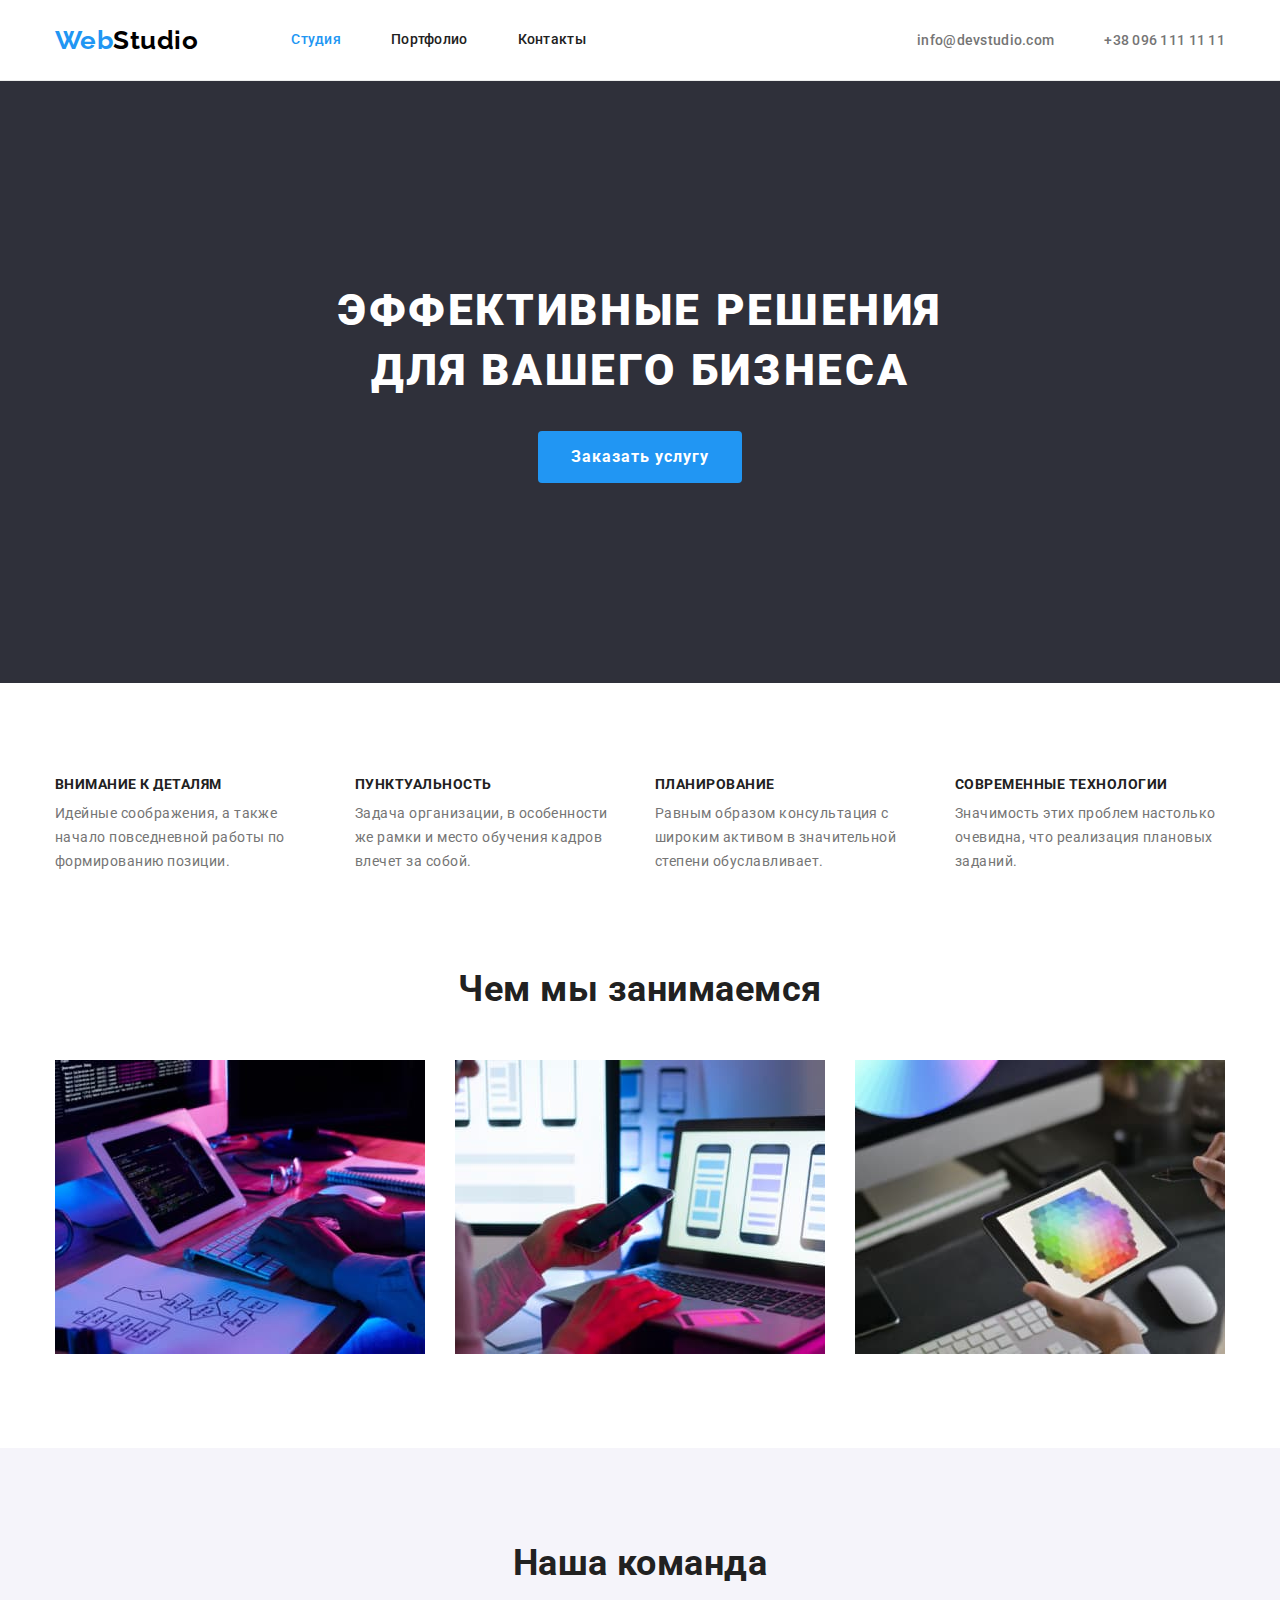
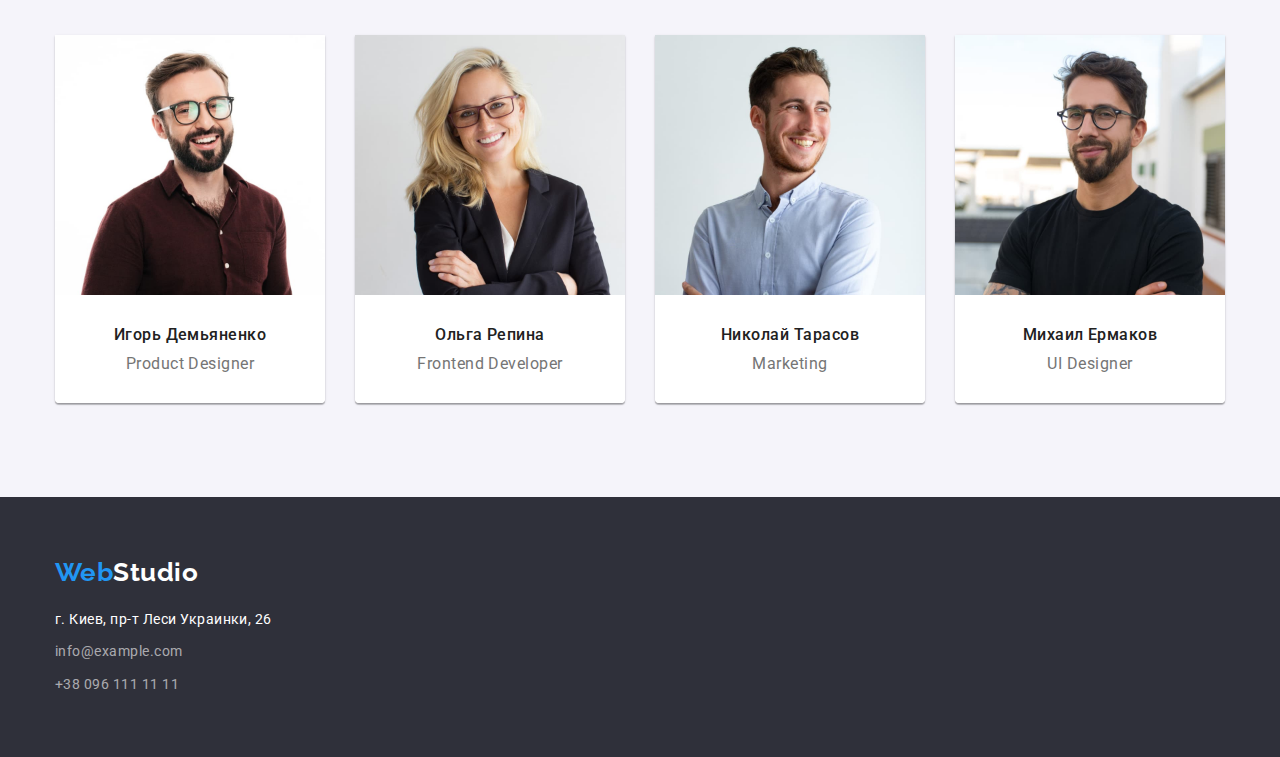
==== index.html @ d7df7860 "копирует все с дз3" ====
<!DOCTYPE html>
<html lang="ru">
  <head>
    <meta charset="UTF-8" />
    <meta http-equiv="X-UA-Compatible" content="IE=edge" />
    <meta name="viewport" content="width=device-width, initial-scale=1.0" />
    <title>Студия</title>
    <link rel="preconnect" href="https://fonts.googleapis.com" />
    <link rel="preconnect" href="https://fonts.gstatic.com" crossorigin />
    <link
      href="https://fonts.googleapis.com/css2?family=Raleway:wght@700&family=Roboto:wght@400;500;700;900&display=swap"
      rel="stylesheet"
    />
    <link
      rel="stylesheet"
      href="https://cdnjs.cloudflare.com/ajax/libs/modern-normalize/1.1.0/modern-normalize.min.css"
    />
    <link rel="stylesheet" href="./css/styles.css" />
  </head>
  <body>
    <!--Header-->
    <header class="page-header">
      <div class="container header">
        <nav class="site-nav">
          <a href="./index.html" class="logo-header"><span class="logo-web">Web</span>Studio</a>
          <ul class="header-nav list">
            <li class="item"><a href="./index.html" class="link current">Студия</a></li>
            <li class="item"><a href="./portfolio.html" class="link">Портфолио</a></li>
            <li class="item"><a href="" class="link">Контакты</a></li>
          </ul>
        </nav>

        <ul class="header-conn list">
          <li class="item">
            <a href="mailto:info@devstudio.com" class="link">info@devstudio.com</a>
          </li>
          <li class="item"><a href="tel:+380961111111" class="link">+38 096 111 11 11</a></li>
        </ul>
      </div>
    </header>

    <main class="page-main">
      <!--Hero-->
      <section class="hero">
        <div class="container">
          <h1 class="hero-title">
            Эффективные решения <br />
            для вашего бизнеса
          </h1>
          <button type="button" class="hero-button">Заказать услугу</button>
        </div>
      </section>

      <!--Features-->
      <section class="section features no-padding">
        <div class="container">
          <h2 class="invisible">Наши особенности</h2>
          <ul class="list features-display">
            <li class="item">
              <h3 class="features-title">Внимание к деталям</h3>
              <p class="features-text">
                Идейные соображения, а также начало повседневной работы по формированию позиции.
              </p>
            </li>
            <li class="item">
              <h3 class="features-title">Пунктуальность</h3>
              <p class="features-text">
                Задача организации, в особенности же рамки и место обучения кадров влечет за собой.
              </p>
            </li>
            <li class="item">
              <h3 class="features-title">Планирование</h3>
              <p class="features-text">
                Равным образом консультация с широким активом в значительной степени обуславливает.
              </p>
            </li>
            <li class="item">
              <h3 class="features-title">Современные технологии</h3>
              <p class="features-text">
                Значимость этих проблем настолько очевидна, что реализация плановых заданий.
              </p>
            </li>
          </ul>
        </div>
      </section>

      <!--What are we doing-->
      <section class="section">
        <div class="container">
          <h2 class="working-direction">Чем мы занимаемся</h2>
          <ul class="list we-doing">
            <li><img src="./images/box1.jpg" alt="Разработка сайта" width="370" height="294" /></li>
            <li><img src="./images/box2.jpg" alt="Стиль сайта" width="370" height="294" /></li>
            <li><img src="./images/box3.jpg" alt="Дизайн сайта" width="370" height="294" /></li>
          </ul>
        </div>
      </section>

      <!--Team-->
      <section class="section our-team">
        <div class="container">
          <h2 class="team-title">Наша команда</h2>
          <ul class="list team">
            <li>
              <div class="card-person">
                <div class="foto-person">
                  <img
                    src="./images/person1.jpg"
                    alt="Игорь Демьяненко"
                    width="270"
                    height="260"
                    class="team-foto"
                  />
                </div>
                <div class="card-person-content">
                  <h3 class="team-name">Игорь Демьяненко</h3>
                  <p class="team-speciality">Product Designer</p>
                </div>
              </div>
            </li>

            <li>
              <div class="card-person">
                <div class="foto-person">
                  <img
                    src="./images/person2.jpg"
                    alt="Ольга Репина"
                    width="270"
                    height="260"
                    class="team-foto"
                  />
                </div>
                <div class="card-person-content">
                  <h3 class="team-name">Ольга Репина</h3>
                  <p class="team-speciality">Frontend Developer</p>
                </div>
              </div>
            </li>

            <li>
              <div class="card-person">
                <div class="foto-person">
                  <img
                    src="./images/person3.jpg"
                    alt="Николай Тарасов"
                    width="270"
                    height="260"
                    class="team-foto"
                  />
                </div>
                <div class="card-person-content">
                  <h3 class="team-name">Николай Тарасов</h3>
                  <p class="team-speciality">Marketing</p>
                </div>
              </div>
            </li>

            <li>
              <div class="card-person">
                <div class="foto-person">
                  <img
                    src="./images/person4.jpg"
                    alt="Михаил Ермаков"
                    width="270"
                    height="260"
                    class="team-foto"
                  />
                </div>
                <div class="card-person-content">
                  <h3 class="team-name">Михаил Ермаков</h3>
                  <p class="team-speciality">UI Designer</p>
                </div>
              </div>
            </li>
          </ul>
        </div>
      </section>
    </main>

    <!--Footer-->
    <footer class="page-footer">
      <div class="container footer">
        <a href="./index.html" class="logo-footer"> <span class="logo-web">Web</span>Studio</a>
        <address class="address">г. Киев, пр-т Леси Украинки, 26</address>
        <ul class="footer-conn list">
          <li class="item">
            <a href="mailto:info@example.com" class="link">info@example.com</a>
          </li>
          <li class="item"><a href="tel:+380961111111" class="link">+38 096 111 11 11</a></li>
        </ul>
      </div>
    </footer>
  </body>
</html>
---- css/styles.css ----
/* фон: #FFFFFF */
/* вторичный фон: #F5F4FA */
/* footer color: #2F303A */
/* акцент: #2196F3 */
/* первичный цвет текста: #757575 */
/* вторичный цвет текста: #212121 */
:root {
  --primary-color-text: #757575;
  --secondary-color-text: #212121;
  --accent: #2196f3;
  --white-color: #ffffff;
  --secondary-background-color: #f5f4fa;

  --card-set-gap: 30px;
}

body {
  background-color: var(--primary-background-color);
  color: var(--primary-color-text);

  font-family: 'Roboto', sans-serif;
  letter-spacing: 0.03em;
}

h1,
h2,
h3,
h4,
h5,
h6,
p {
  margin: 0;
  padding: 0;
}

img {
  display: block;
  max-width: 100%;
}

/* list */
.list {
  list-style: none;
  padding: 0;
  margin: 0;
}

.container {
  width: 1200px;
  /* outline: 2px solid #000000; */
  margin-left: auto;
  margin-right: auto;
  padding: 0 15px;
}

.section {
  padding-top: 94px;
  padding-bottom: 94px;
}

.section.no-padding {
  padding-bottom: 0;
}

.invisible {
  color: transparent;
  font-size: 0;
}

/* Header */
.page-header {
  border-bottom: 1px solid #ececec;
}

.header,
.site-nav {
  display: flex;
  align-items: center;
}

.header-nav {
  display: flex;
}

.header-nav .link {
  display: block;
  padding-top: 32px;
  padding-bottom: 32px;

  color: var(--secondary-color-text);
  text-decoration: none;

  font-weight: 500;
  font-size: 14px;
  line-height: 1.14;
  letter-spacing: 0.02em;
}

.header-nav .link:hover,
.header-nav .link:focus {
  color: var(--accent);
}

.header-nav .link.current {
  color: var(--accent);
}

.site-nav {
  display: flex;
}

.header-conn {
  display: flex;
  margin-left: auto;
}

.header-conn .item + .item {
  margin-left: 50px;
}

.header-conn .link {
  color: inherit;
  text-decoration: none;

  font-weight: 500;
  font-size: 14px;
  line-height: 1.14;
  letter-spacing: 0.02em;
}

.header-conn .link:hover,
.header-conn .link:focus {
  color: var(--accent);
}

.header-nav .item:not(:last-child) {
  margin-right: 50px;
}

/* header logo */
.logo-header {
  margin-right: 93px;

  color: #000000;
  text-decoration: none;

  font-family: 'Raleway', sans-serif;
  font-weight: 700;
  font-size: 26px;
  line-height: 1.19;
}

.logo-web {
  color: var(--accent);
}

/* footer */
.page-footer {
  background-color: #2f303a;
  padding-top: 60px;
  padding-bottom: 60px;
}

.logo-footer {
  display: inline-block;
  margin-bottom: 20px;

  color: var(--white-color);
  text-decoration: none;

  font-family: 'Raleway', sans-serif;
  font-weight: 700;
  font-size: 26px;
  line-height: 1.19;
}

.footer-conn .link {
  color: rgba(255, 255, 255, 0.6);
  text-decoration: none;

  font-size: 14px;
  line-height: 1.71;
}

.footer-conn .link:hover,
.footer-conn .link:focus {
  color: var(--accent);
}

.address {
  margin-bottom: 9px;

  color: var(--white-color);

  font-style: normal;
  font-size: 14px;
  line-height: 1.71;
}

.footer-conn .item:not(:last-child) {
  margin-bottom: 9px;
}

/* hero */
.hero {
  background-color: #2f303a;
  text-align: center;
  padding-top: 200px;
  padding-bottom: 200px;
}

.hero-title {
  margin-bottom: 30px;

  color: var(--white-color);
  font-weight: 900;
  font-size: 44px;
  line-height: 1.36;

  letter-spacing: 0.06em;
  text-transform: uppercase;
}

.hero-button {
  padding: 10px 32px;
  border-radius: 4px;
  min-width: 200px;

  color: var(--white-color);
  background-color: var(--accent);
  border: 1px solid transparent;
  cursor: pointer;

  font-family: inherit;
  font-weight: 700;
  font-size: 16px;
  line-height: 1.87;
  letter-spacing: 0.06em;
}

.hero-button:hover,
.hero-button:focus {
  color: var(--white-color);
  background-color: #188ce8;
}

/* Features */
.features-display {
  display: flex;
  justify-content: space-between;
}

.features-display .item {
  width: 270px;
}

.features-title {
  margin-bottom: 10px;

  color: var(--secondary-color-text);

  font-size: 14px;
  line-height: 1.14;
  text-transform: uppercase;
}

.features-text {
  font-size: 14px;
  line-height: 1.71;
}

/* What are we doing */

.we-doing {
  display: flex;
  justify-content: space-between;
}

.working-direction {
  margin-bottom: 50px;

  color: var(--secondary-color-text);

  font-size: 36px;
  line-height: 1.17;
  text-align: center;
}

/* Team */
.team {
  display: flex;
  justify-content: space-between;
}

.our-team {
  background-color: var(--secondary-background-color);
}

.team-title {
  margin-bottom: 50px;

  color: var(--secondary-color-text);

  font-size: 36px;
  line-height: 1.17;
  text-align: center;
}

.team-name {
  margin-bottom: 10px;

  color: var(--secondary-color-text);

  font-weight: 500;
  font-size: 16px;
  line-height: 1.19;
  text-align: center;
}

.team-speciality {
  font-size: 16px;
  line-height: 1.19;
  text-align: center;
}

.card-person-content {
  padding-top: 30px;
  padding-bottom: 30px;
  background-color: var(--white-color);
}

.card-person {
  box-shadow: 0px 1px 3px rgba(0, 0, 0, 0.12), 0px 1px 1px rgba(0, 0, 0, 0.14),
    0px 2px 1px rgba(0, 0, 0, 0.2);
  border-radius: 0px 0px 4px 4px;
  overflow: hidden;
}

/* page portfolio */
.buttons-portfolio {
  display: flex;
  justify-content: center;
}

.buttons-portfolio .item:not(:last-child) {
  margin-right: 8px;
}

.buttons-portfolio .filter {
  padding: 6px 22px;
  border: 1px solid transparent;
  border-radius: 4px;

  background-color: var(--secondary-background-color);
  color: var(--secondary-color-text);
  cursor: pointer;

  font-family: inherit;
  font-weight: 500;
  font-size: 16px;
  line-height: 1.62;
  text-align: center;
}

.buttons-portfolio .filter:hover,
.buttons-portfolio .filter:focus {
  border: 1px solid transparent;

  background-color: var(--accent);
  color: var(--white-color);
  box-shadow: 0px 3px 1px rgba(0, 0, 0, 0.1), 0px 1px 2px rgba(0, 0, 0, 0.08),
    0px 2px 2px rgba(0, 0, 0, 0.12);
}

.buttons-portfolio {
  margin-bottom: 50px;
}

/* Products */
.products {
  display: flex;
  flex-wrap: wrap;
  margin-left: calc(-1 * var(--card-set-gap));
  margin-top: calc(-1 * var(--card-set-gap));
}

.products .item {
  flex-basis: calc(100% / 3 - var(--card-set-gap));
  margin-left: var(--card-set-gap);
  margin-top: var(--card-set-gap);
}

.products-title {
  margin-bottom: 4px;

  color: var(--secondary-color-text);

  font-size: 18px;
  line-height: 2;
  letter-spacing: 0.06em;
}

.products-type {
  font-size: 16px;
  line-height: 1.87;
}

.card-content {
  padding: 20px 24px;
  border: 1px solid #eeeeee;
  border-top: 1px solid transparent;
}
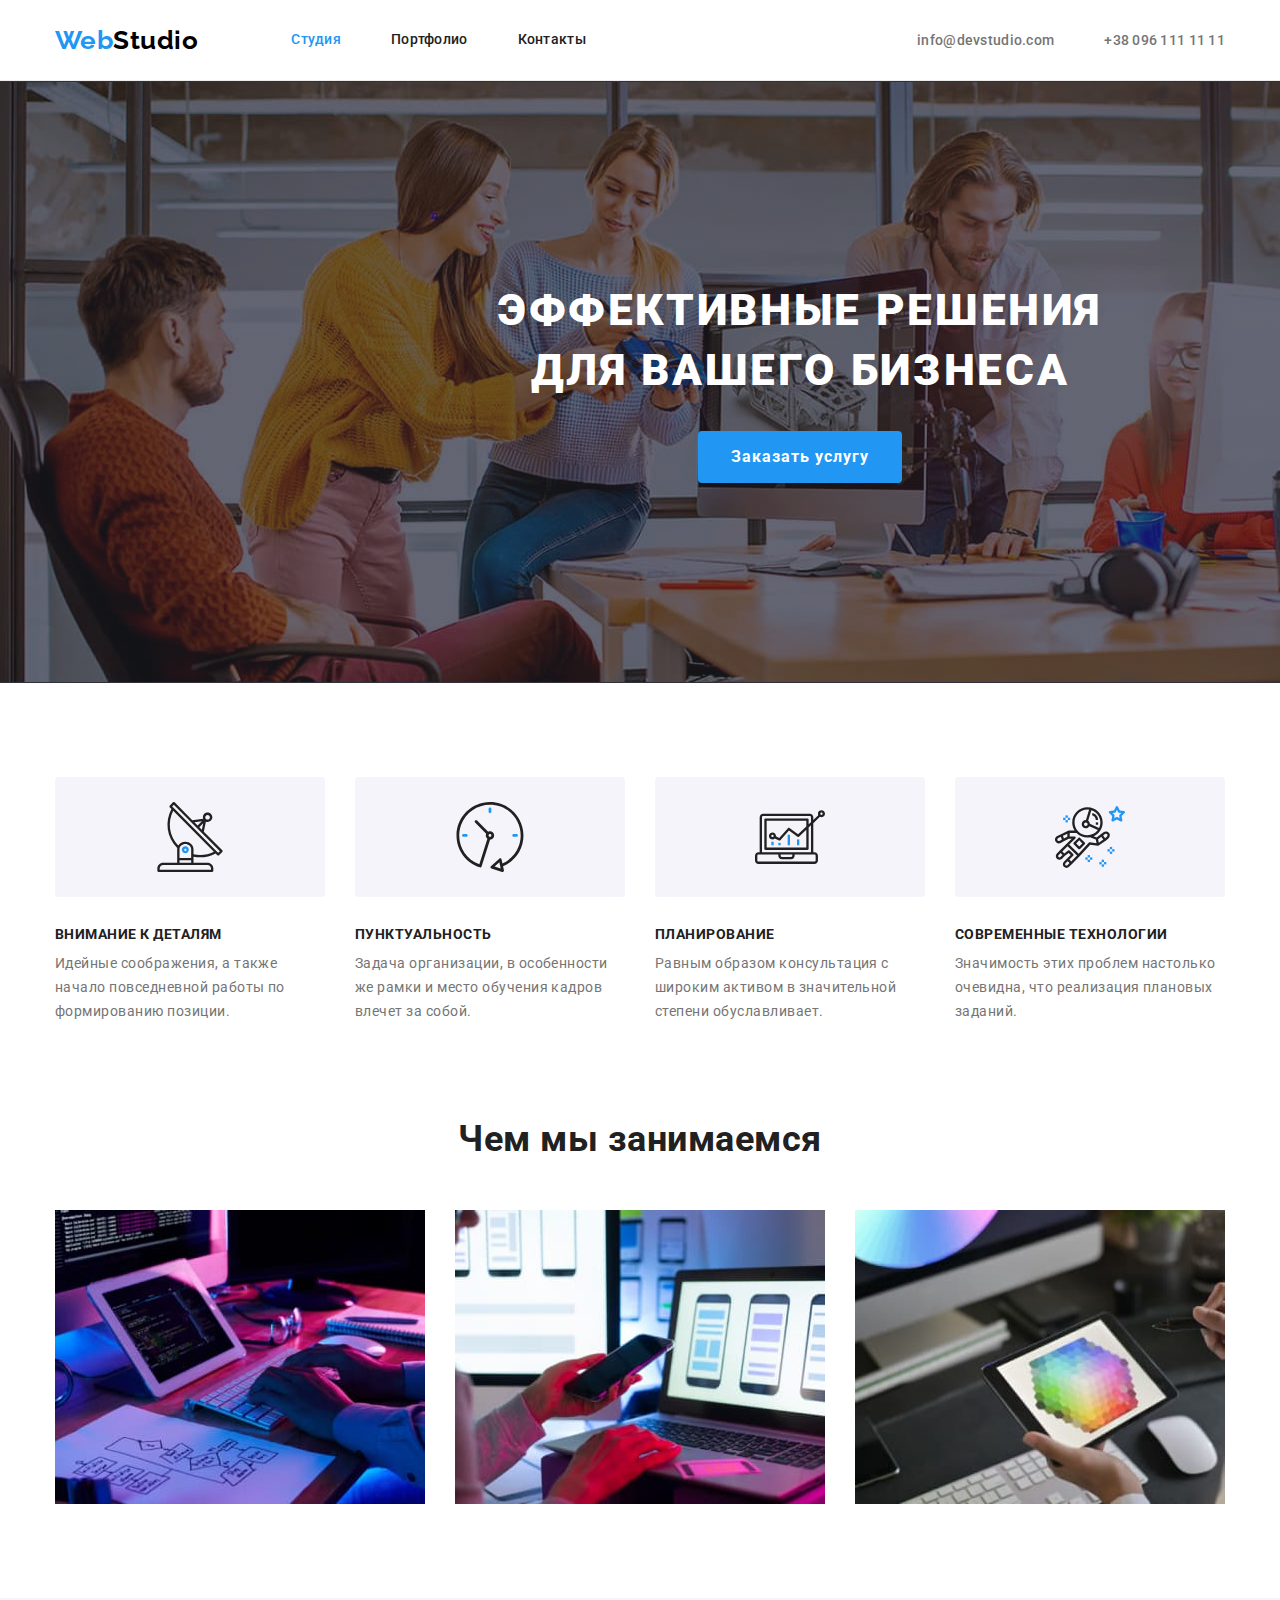
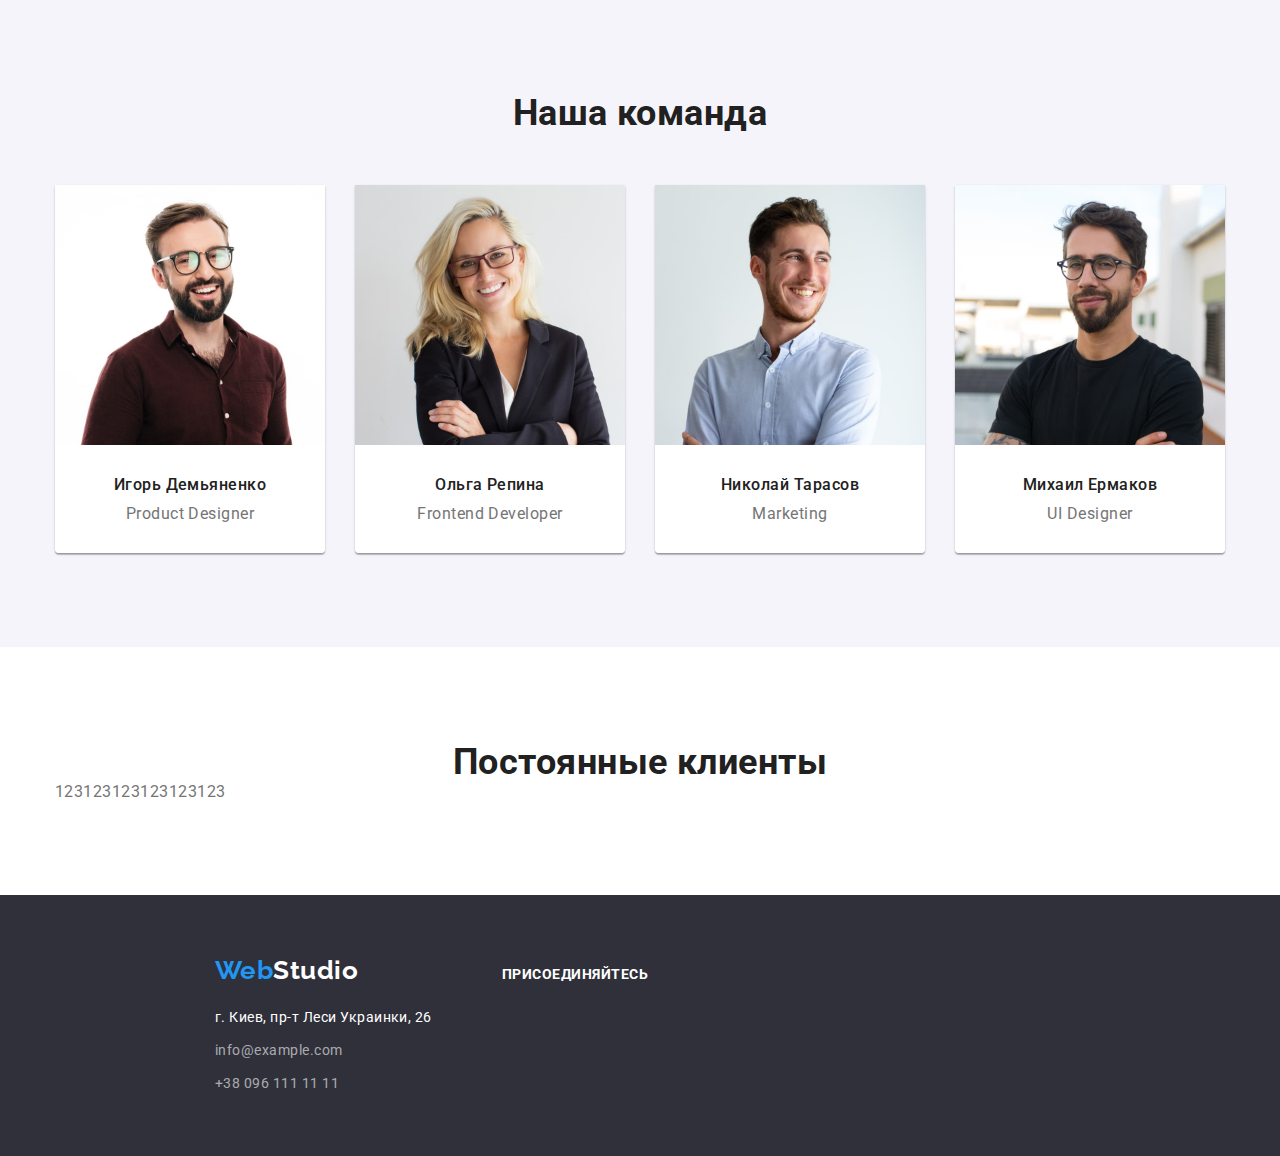
==== commit 78e7c211: "Добавляет в футер и в постоянные клиенты" ====
--- a/index.html
+++ b/index.html
@@ -175,19 +175,45 @@
           </ul>
         </div>
       </section>
+
+      <!-- clients -->
+      <section class="section">
+        <div class="container">
+          <h2 class="clients-title">Постоянные клиенты</h2>
+          <ul class="list clients-list">
+            <li class="item">123</li>
+            <li class="item">123</li>
+            <li class="item">123</li>
+            <li class="item">123</li>
+            <li class="item">123</li>
+            <li class="item">123</li>
+          </ul>
+        </div>
+      </section>
     </main>
 
     <!--Footer-->
     <footer class="page-footer">
       <div class="container footer">
-        <a href="./index.html" class="logo-footer"> <span class="logo-web">Web</span>Studio</a>
-        <address class="address">г. Киев, пр-т Леси Украинки, 26</address>
-        <ul class="footer-conn list">
-          <li class="item">
-            <a href="mailto:info@example.com" class="link">info@example.com</a>
-          </li>
-          <li class="item"><a href="tel:+380961111111" class="link">+38 096 111 11 11</a></li>
-        </ul>
+        <div class="footer-left">
+          <a href="./index.html" class="logo-footer"> <span class="logo-web">Web</span>Studio</a>
+          <address class="address">г. Киев, пр-т Леси Украинки, 26</address>
+          <ul class="footer-conn list">
+            <li class="item">
+              <a href="mailto:info@example.com" class="link">info@example.com</a>
+            </li>
+            <li class="item"><a href="tel:+380961111111" class="link">+38 096 111 11 11</a></li>
+          </ul>
+        </div>
+        <div class="footer-social">
+          <p class="social-text">присоединяйтесь</p>
+          <ul class="list">
+            <li class="item-footer"></li>
+            <li class="item-footer"></li>
+            <li class="item-footer"></li>
+            <li class="item-footer"></li>
+          </ul>
+        </div>
       </div>
     </footer>
   </body>
--- a/css/styles.css
+++ b/css/styles.css
@@ -156,6 +156,7 @@
 
 /* footer */
 .page-footer {
+  min-width: 1600px;
   background-color: #2f303a;
   padding-top: 60px;
   padding-bottom: 60px;
@@ -201,10 +202,46 @@
   margin-bottom: 9px;
 }
 
+.footer-social {
+  padding-top: 12px;
+}
+
+.social-text {
+  display: block;
+  color: var(--white-color);
+
+  margin-bottom: 20px;
+
+  font-weight: 700;
+  font-size: 14px;
+  line-height: 1.14;
+  text-transform: uppercase;
+}
+
+.footer-left {
+  margin-right: 70px;
+}
+
+.footer {
+  display: flex;
+}
+
+.footer-social .list {
+  display: flex;
+}
+
 /* hero */
 .hero {
   background-color: #2f303a;
-  text-align: center;
+  min-width: 1600px;
+  min-height: 600px;
+  background-image: linear-gradient(to right, rgba(47, 48, 58, 0.4), rgba(47, 48, 58, 0.4)),
+    url(../images/background.jpg);
+  text-align: center;
+  background-repeat: no-repeat;
+  background-position: center;
+  background-size: contain;
+
   padding-top: 200px;
   padding-bottom: 200px;
 }
@@ -247,11 +284,41 @@
 /* Features */
 .features-display {
   display: flex;
-  justify-content: space-between;
 }
 
 .features-display .item {
   width: 270px;
+}
+
+.features-display .item:not(:last-child) {
+  margin-right: 30px;
+}
+
+.features-display .item::before {
+  content: '';
+  display: block;
+  height: 120px;
+  background-repeat: no-repeat;
+  background-position: center;
+  background-color: #f5f4fa;
+  border-radius: 4px;
+  margin-bottom: 30px;
+}
+
+.features-display .item:nth-child(1)::before {
+  background-image: url(../images/antenna.svg);
+}
+
+.features-display .item:nth-child(2)::before {
+  background-image: url(../images/clock.svg);
+}
+
+.features-display .item:nth-child(3)::before {
+  background-image: url(../images/diagram.svg);
+}
+
+.features-display .item:nth-child(4)::before {
+  background-image: url(../images/astronaut.svg);
 }
 
 .features-title {
@@ -336,6 +403,20 @@
   overflow: hidden;
 }
 
+/* clients */
+.clients-title {
+  font-family: Roboto;
+  font-weight: 700;
+  font-size: 36px;
+  line-height: 1.17;
+  text-align: center;
+  color: var(--secondary-color-text);
+}
+
+.clients-list {
+  display: flex;
+}
+
 /* page portfolio */
 .buttons-portfolio {
   display: flex;
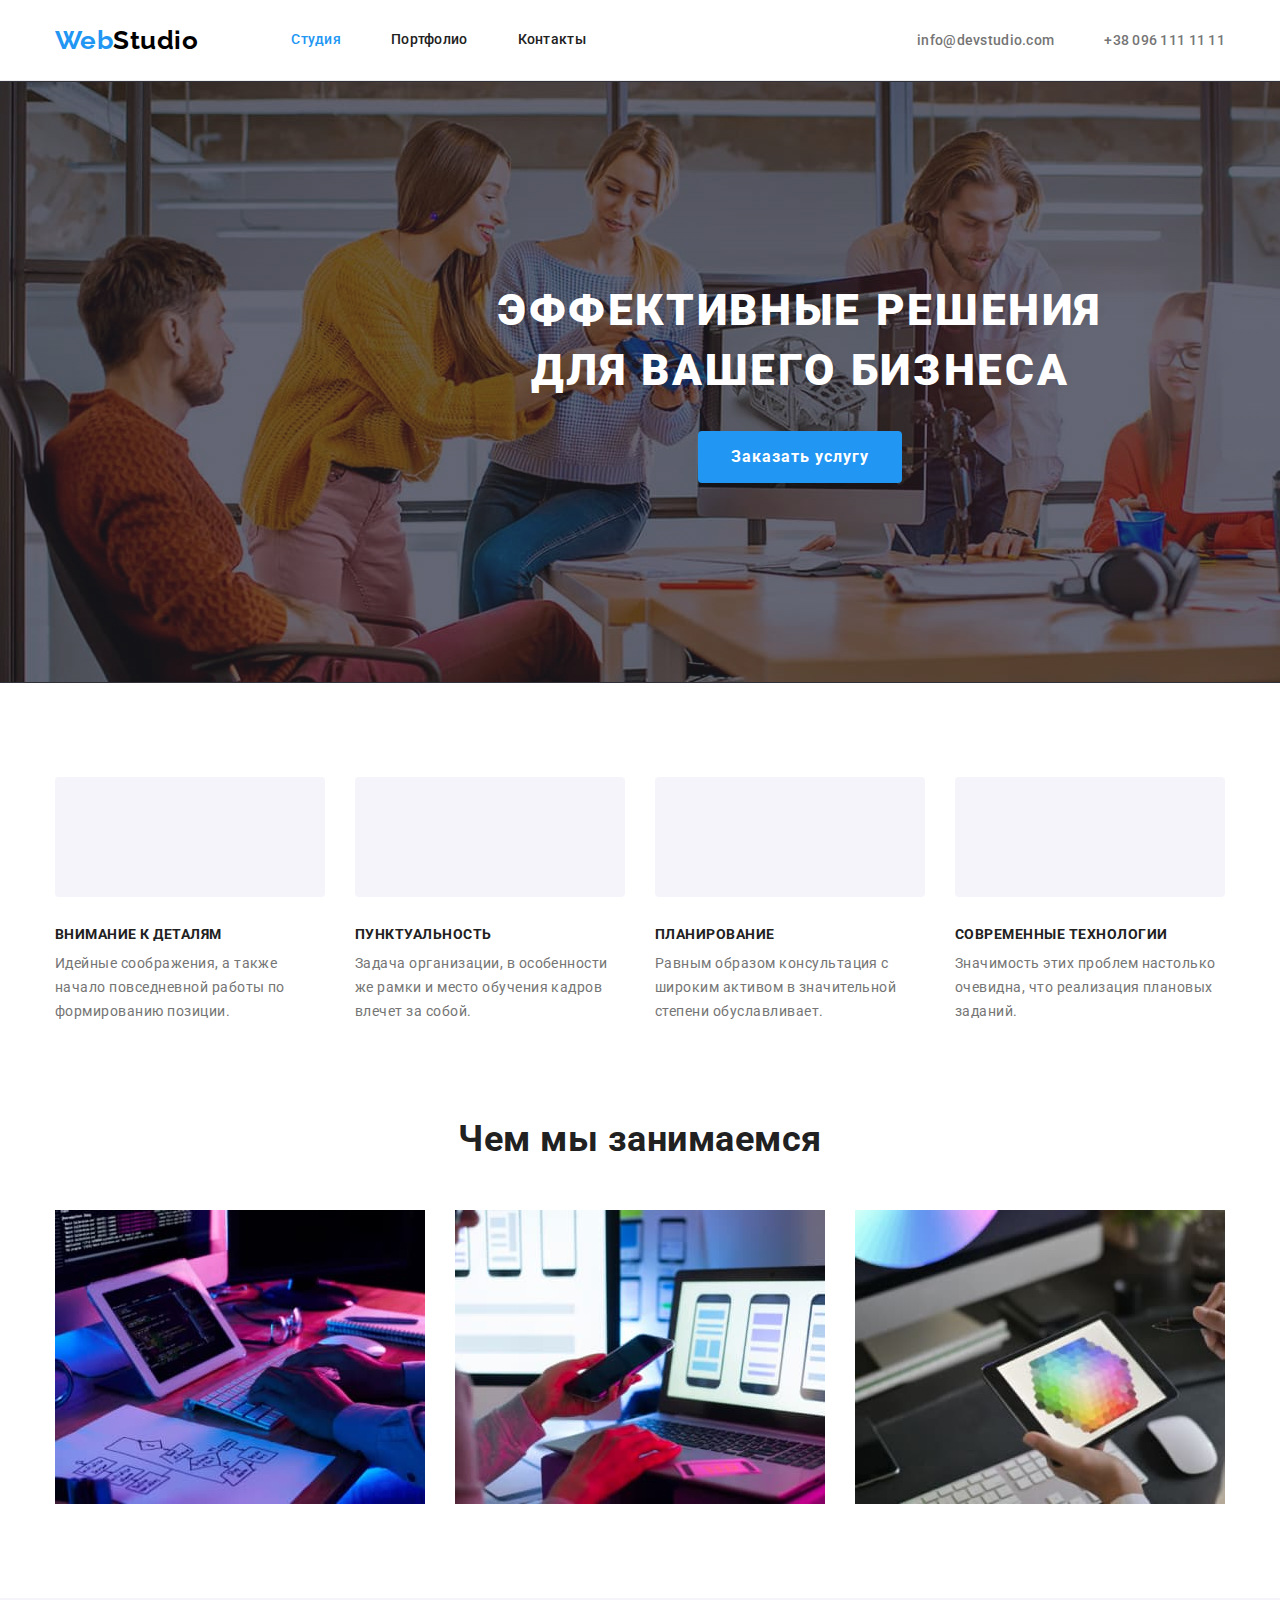
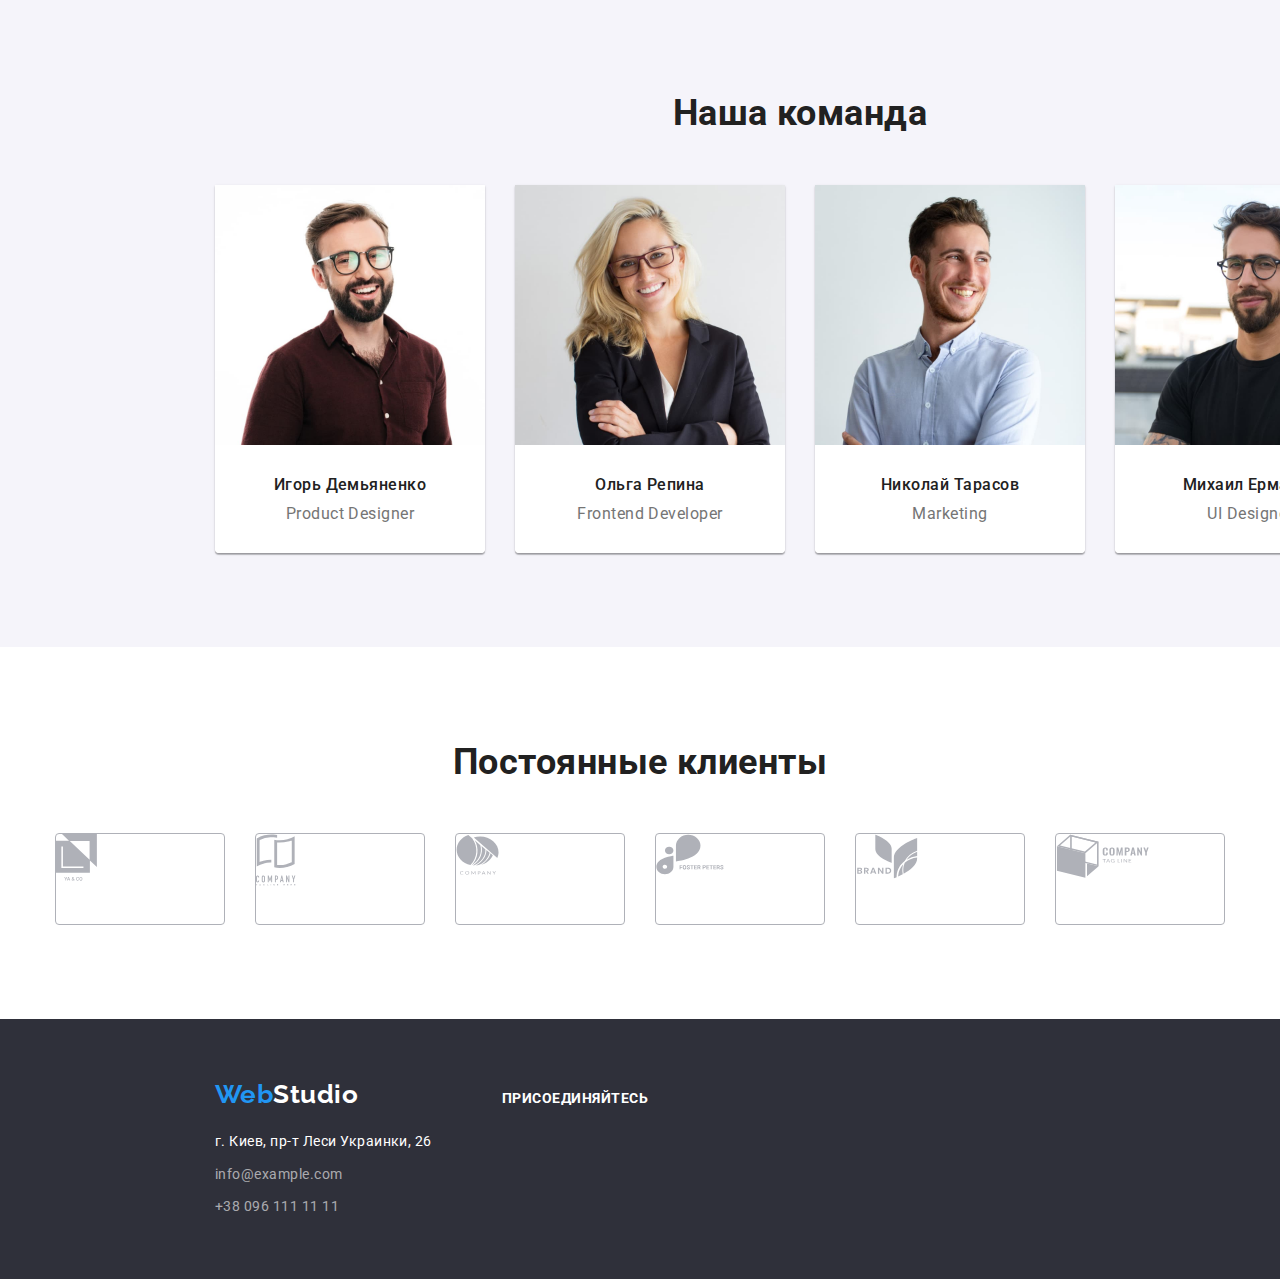
==== commit 5b570355: "Делает спрайт и пытается с ним работать" ====
--- a/index.html
+++ b/index.html
@@ -181,12 +181,53 @@
         <div class="container">
           <h2 class="clients-title">Постоянные клиенты</h2>
           <ul class="list clients-list">
-            <li class="item">123</li>
-            <li class="item">123</li>
-            <li class="item">123</li>
-            <li class="item">123</li>
-            <li class="item">123</li>
-            <li class="item">123</li>
+            <li class="item">
+              <a href="" class="link-client">
+                <svg class="clients-icon" width="41" height="47">
+                  <use href="./images/sprites.svg#icon-client1"></use>
+                </svg>
+              </a>
+            </li>
+
+            <li class="item">
+              <a href="" class="link-client">
+                <svg class="clients-icon" width="40" height="52">
+                  <use href="./images/sprites.svg#icon-client2"></use>
+                </svg>
+              </a>
+            </li>
+
+            <li class="item">
+              <a href="" class="link-client">
+                <svg class="clients-icon" width="43" height="41">
+                  <use href="./images/sprites.svg#icon-client3"></use>
+                </svg>
+              </a>
+            </li>
+
+            <li class="item">
+              <a href="" class="link-client">
+                <svg class="clients-icon" width="84" height="41">
+                  <use href="./images/sprites.svg#icon-client4"></use>
+                </svg>
+              </a>
+            </li>
+
+            <li class="item">
+              <a href="" class="link-client">
+                <svg class="clients-icon" width="63" height="45">
+                  <use href="./images/sprites.svg#icon-client5"></use>
+                </svg>
+              </a>
+            </li>
+
+            <li class="item">
+              <a href="" class="link-client">
+                <svg class="clients-icon" width="94" height="44">
+                  <use href="./images/sprites.svg#icon-client6"></use>
+                </svg>
+              </a>
+            </li>
           </ul>
         </div>
       </section>
--- a/css/styles.css
+++ b/css/styles.css
@@ -306,7 +306,7 @@
 }
 
 .features-display .item:nth-child(1)::before {
-  background-image: url(../images/antenna.svg);
+  background-image: url(../images/sprites.svg#icon-antenna);
 }
 
 .features-display .item:nth-child(2)::before {
@@ -360,6 +360,7 @@
 }
 
 .our-team {
+  min-width: 1600px;
   background-color: var(--secondary-background-color);
 }
 
@@ -411,10 +412,38 @@
   line-height: 1.17;
   text-align: center;
   color: var(--secondary-color-text);
+
+  margin-bottom: 50px;
 }
 
 .clients-list {
   display: flex;
+}
+
+.clients-icon {
+  fill: #afb1b8;
+}
+
+.clients-icon:hover,
+.clients-icon:focus {
+  fill: #2196f3;
+}
+
+.link-client {
+  display: block;
+  border: 1px solid #afb1b8;
+  border-radius: 4px;
+  width: 170px;
+  height: 92px;
+}
+
+.link-client:hover,
+.link-client:focus {
+  border: 1px solid #2196f3;
+}
+
+.clients-list .item:not(:last-child) {
+  margin-right: 30px;
 }
 
 /* page portfolio */
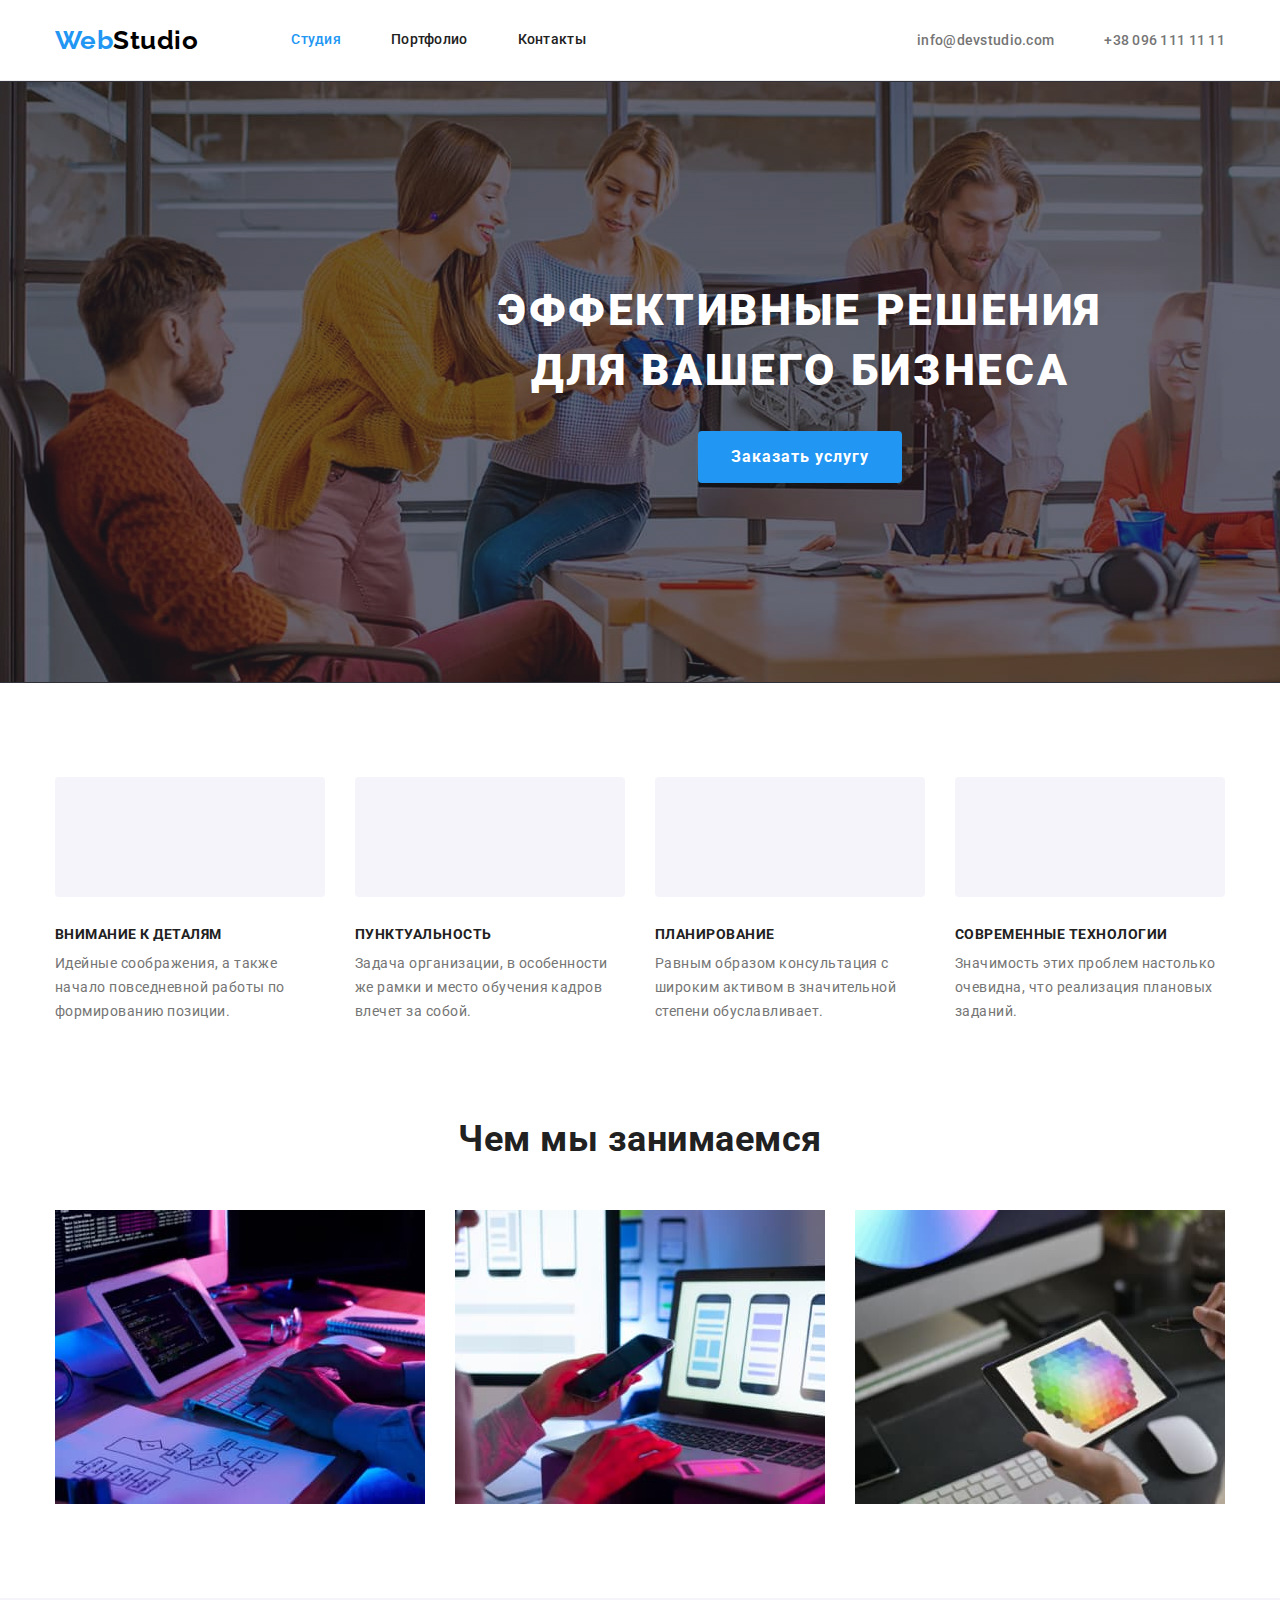
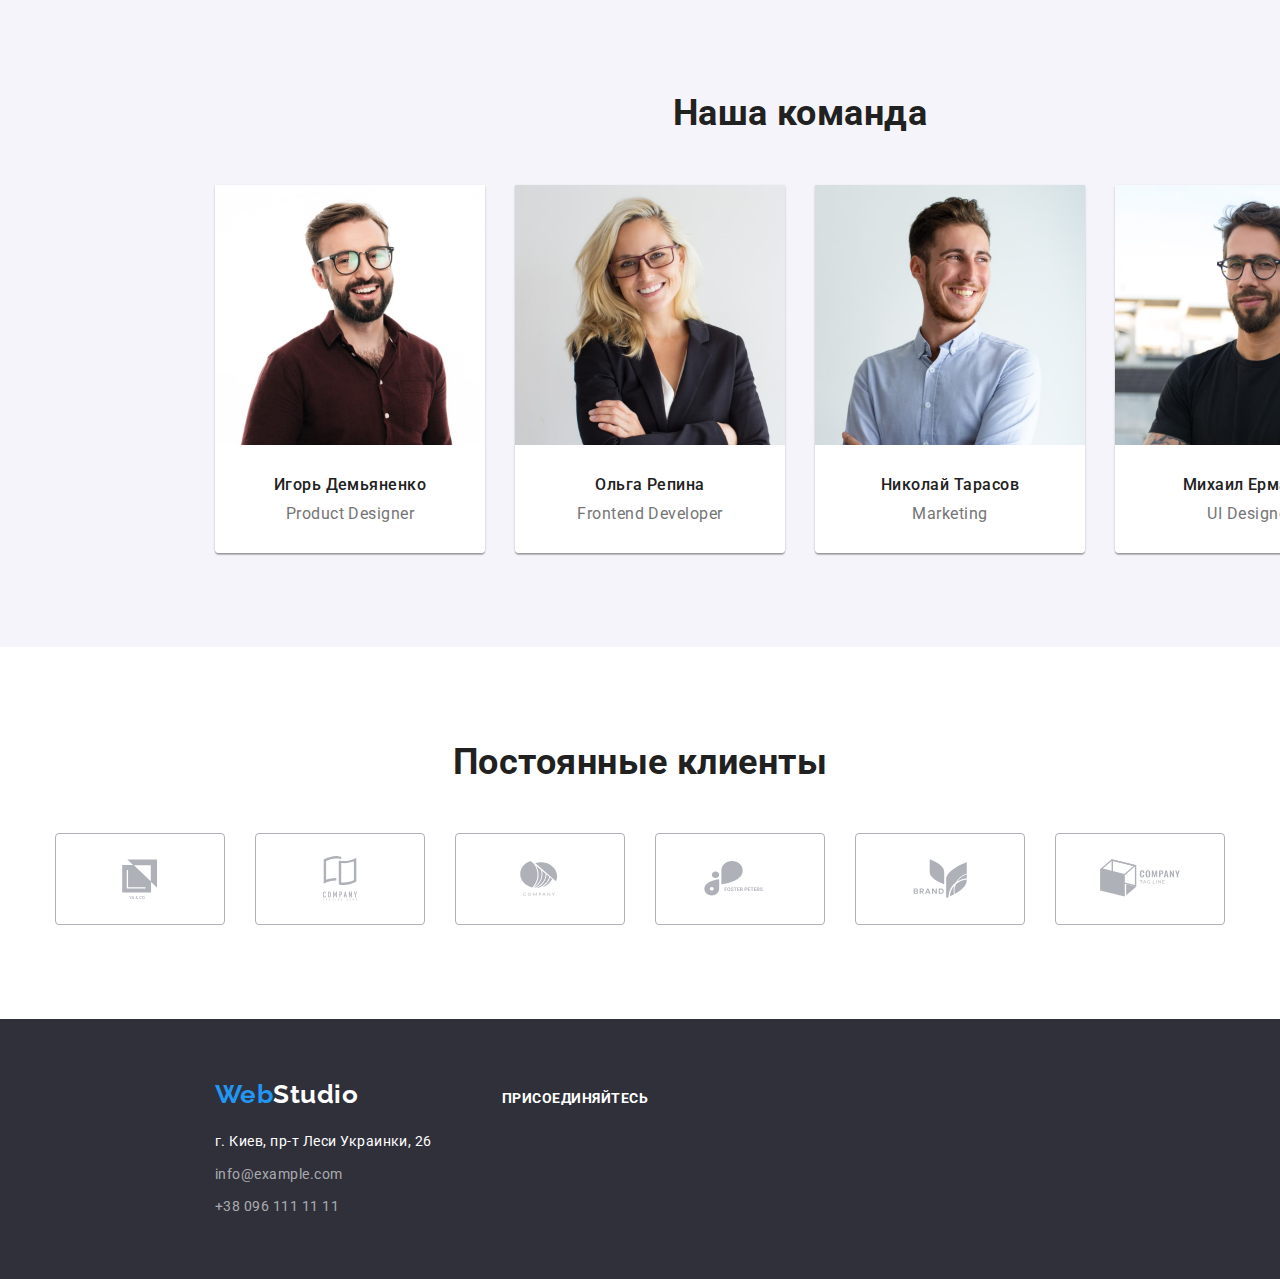
==== commit f981ae9e: "Добавляет иконки в Постоянные клиенты" ====
--- a/index.html
+++ b/index.html
@@ -183,7 +183,7 @@
           <ul class="list clients-list">
             <li class="item">
               <a href="" class="link-client">
-                <svg class="clients-icon" width="41" height="47">
+                <svg class="clients-icon" width="170" height="92">
                   <use href="./images/sprites.svg#icon-client1"></use>
                 </svg>
               </a>
@@ -191,7 +191,7 @@
 
             <li class="item">
               <a href="" class="link-client">
-                <svg class="clients-icon" width="40" height="52">
+                <svg class="clients-icon" width="170" height="92">
                   <use href="./images/sprites.svg#icon-client2"></use>
                 </svg>
               </a>
@@ -199,7 +199,7 @@
 
             <li class="item">
               <a href="" class="link-client">
-                <svg class="clients-icon" width="43" height="41">
+                <svg class="clients-icon" width="170" height="92">
                   <use href="./images/sprites.svg#icon-client3"></use>
                 </svg>
               </a>
@@ -207,7 +207,7 @@
 
             <li class="item">
               <a href="" class="link-client">
-                <svg class="clients-icon" width="84" height="41">
+                <svg class="clients-icon" width="170" height="92">
                   <use href="./images/sprites.svg#icon-client4"></use>
                 </svg>
               </a>
@@ -215,7 +215,7 @@
 
             <li class="item">
               <a href="" class="link-client">
-                <svg class="clients-icon" width="63" height="45">
+                <svg class="clients-icon" width="170" height="92">
                   <use href="./images/sprites.svg#icon-client5"></use>
                 </svg>
               </a>
@@ -223,7 +223,7 @@
 
             <li class="item">
               <a href="" class="link-client">
-                <svg class="clients-icon" width="94" height="44">
+                <svg class="clients-icon" width="170" height="92">
                   <use href="./images/sprites.svg#icon-client6"></use>
                 </svg>
               </a>
--- a/css/styles.css
+++ b/css/styles.css
@@ -421,25 +421,16 @@
 }
 
 .clients-icon {
+  display: block;
   fill: #afb1b8;
-}
-
-.clients-icon:hover,
-.clients-icon:focus {
-  fill: #2196f3;
-}
-
-.link-client {
-  display: block;
   border: 1px solid #afb1b8;
   border-radius: 4px;
-  width: 170px;
-  height: 92px;
-}
-
-.link-client:hover,
-.link-client:focus {
-  border: 1px solid #2196f3;
+}
+
+.clients-icon:focus,
+.clients-icon:hover {
+  fill: var(--accent);
+  border: 1px solid var(--accent);
 }
 
 .clients-list .item:not(:last-child) {
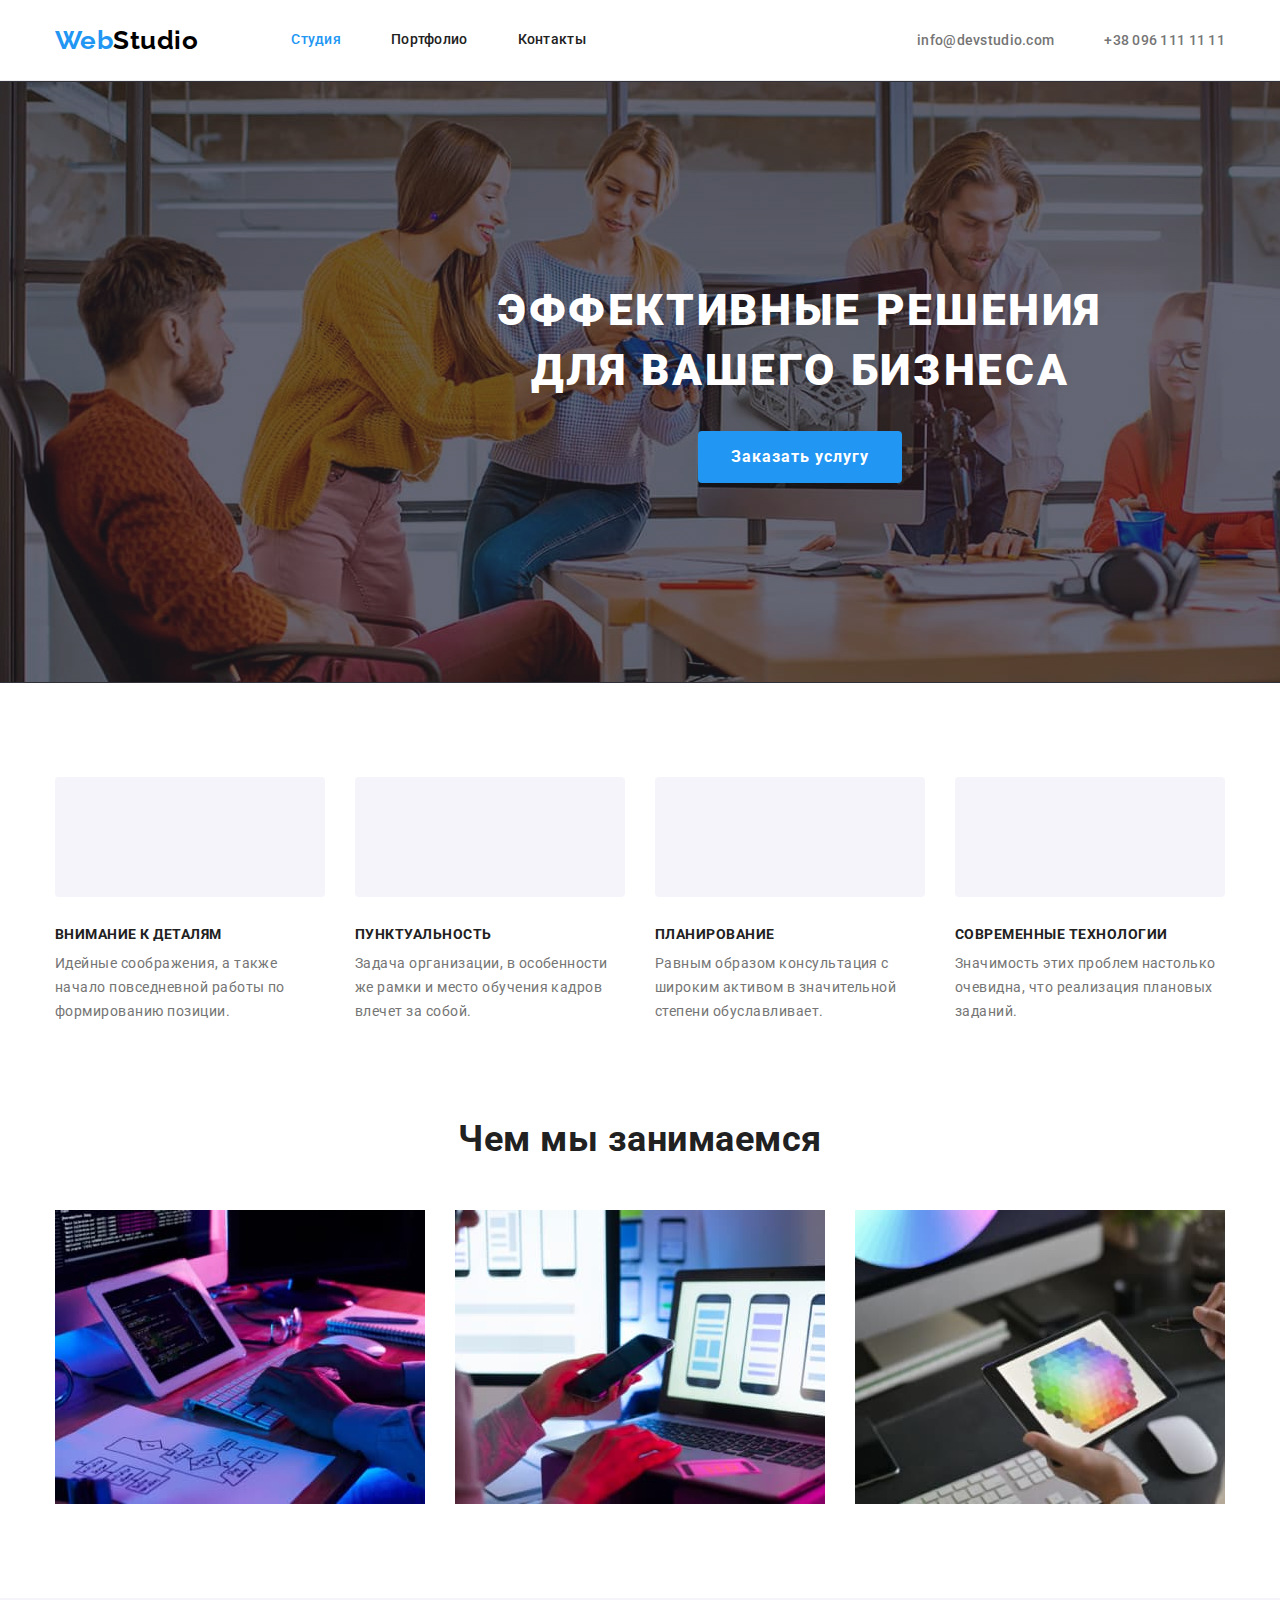
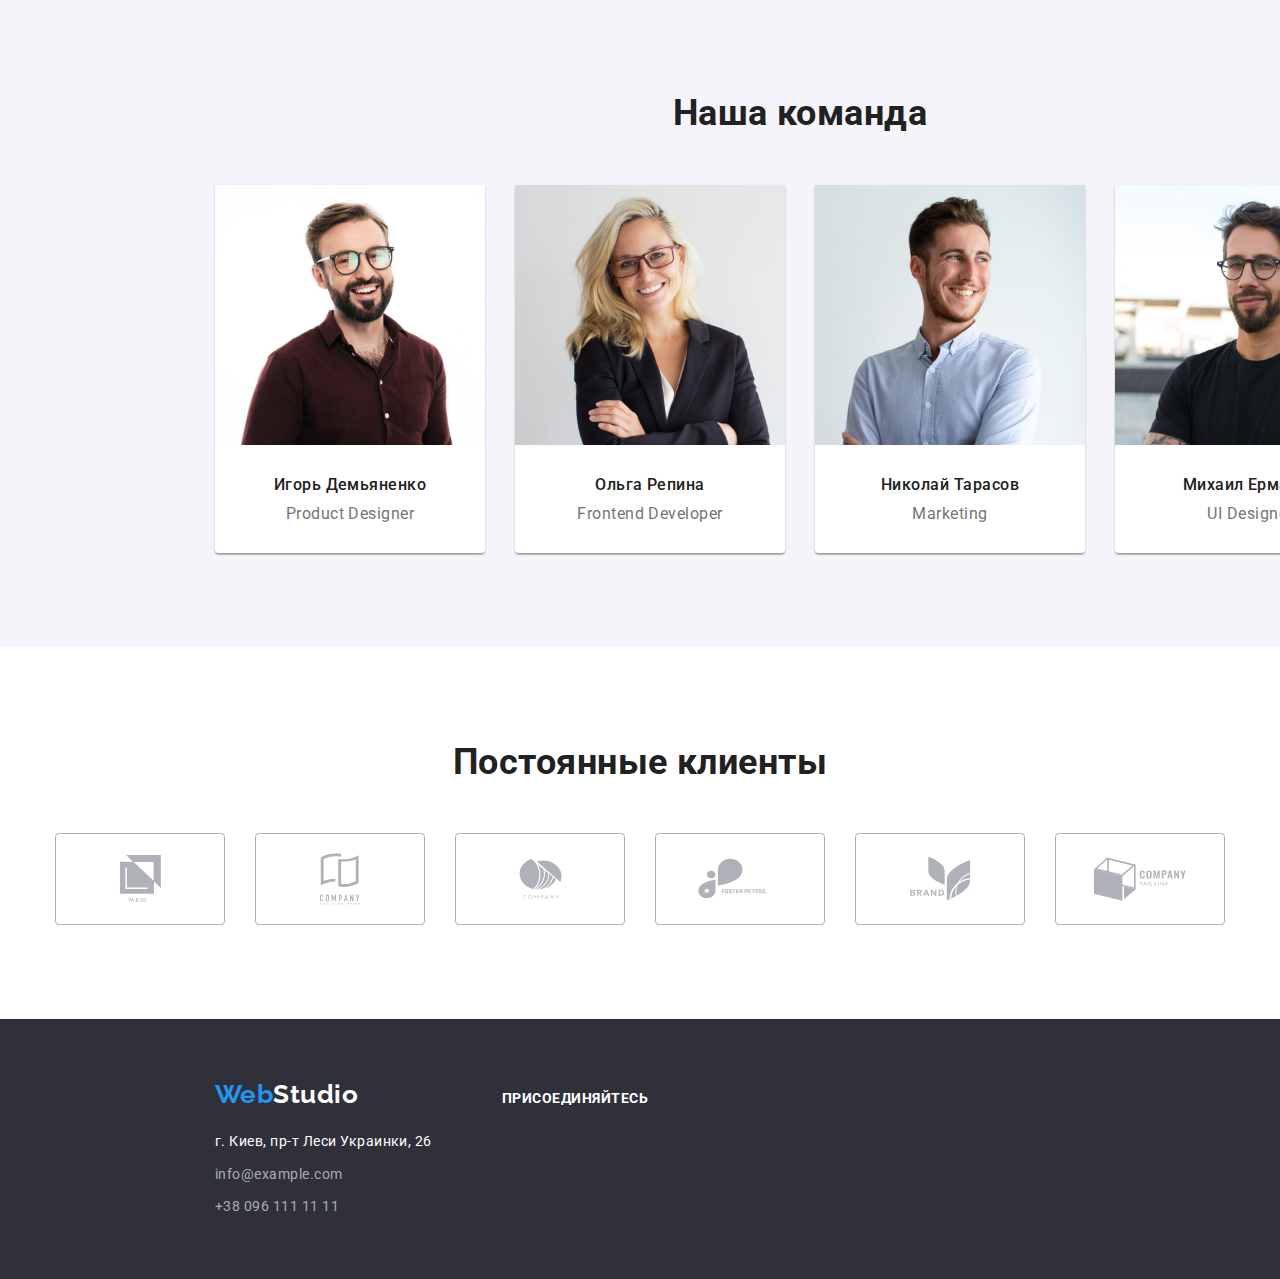
==== commit 88ec8b31: "Наконец-то правильно вставляет svg в Постоянные клиенты" ====
--- a/index.html
+++ b/index.html
@@ -181,9 +181,9 @@
         <div class="container">
           <h2 class="clients-title">Постоянные клиенты</h2>
           <ul class="list clients-list">
-            <li class="item">
-              <a href="" class="link-client">
-                <svg class="clients-icon" width="170" height="92">
+            <li class="item item-client">
+              <a href="" class="link-client">
+                <svg class="clients-icon" width="41" height="47">
                   <use href="./images/sprites.svg#icon-client1"></use>
                 </svg>
               </a>
@@ -191,7 +191,7 @@
 
             <li class="item">
               <a href="" class="link-client">
-                <svg class="clients-icon" width="170" height="92">
+                <svg class="clients-icon" width="40" height="52">
                   <use href="./images/sprites.svg#icon-client2"></use>
                 </svg>
               </a>
@@ -199,7 +199,7 @@
 
             <li class="item">
               <a href="" class="link-client">
-                <svg class="clients-icon" width="170" height="92">
+                <svg class="clients-icon" width="43" height="41">
                   <use href="./images/sprites.svg#icon-client3"></use>
                 </svg>
               </a>
@@ -207,7 +207,7 @@
 
             <li class="item">
               <a href="" class="link-client">
-                <svg class="clients-icon" width="170" height="92">
+                <svg class="clients-icon" width="84" height="41">
                   <use href="./images/sprites.svg#icon-client4"></use>
                 </svg>
               </a>
@@ -215,7 +215,7 @@
 
             <li class="item">
               <a href="" class="link-client">
-                <svg class="clients-icon" width="170" height="92">
+                <svg class="clients-icon" width="63" height="45">
                   <use href="./images/sprites.svg#icon-client5"></use>
                 </svg>
               </a>
@@ -223,7 +223,7 @@
 
             <li class="item">
               <a href="" class="link-client">
-                <svg class="clients-icon" width="170" height="92">
+                <svg class="clients-icon" width="94" height="44">
                   <use href="./images/sprites.svg#icon-client6"></use>
                 </svg>
               </a>
--- a/css/styles.css
+++ b/css/styles.css
@@ -420,21 +420,38 @@
   display: flex;
 }
 
-.clients-icon {
-  display: block;
-  fill: #afb1b8;
+.clients-list .link-client {
+  display: flex;
+  justify-content: center;
+  align-items: center;
+
   border: 1px solid #afb1b8;
   border-radius: 4px;
-}
-
-.clients-icon:focus,
-.clients-icon:hover {
+
+  width: 170px;
+  height: 92px;
+}
+
+.clients-icon {
+  fill: #afb1b8;
+}
+
+.clients-list .link-client:focus,
+.clients-list .link-client:hover {
+  border: 1px solid var(--accent);
+}
+
+.clients-list .link-client:focus .clients-icon,
+.clients-list .link-client:hover .clients-icon {
   fill: var(--accent);
-  border: 1px solid var(--accent);
 }
 
 .clients-list .item:not(:last-child) {
   margin-right: 30px;
+}
+
+.clients-icon {
+  fill: ;
 }
 
 /* page portfolio */
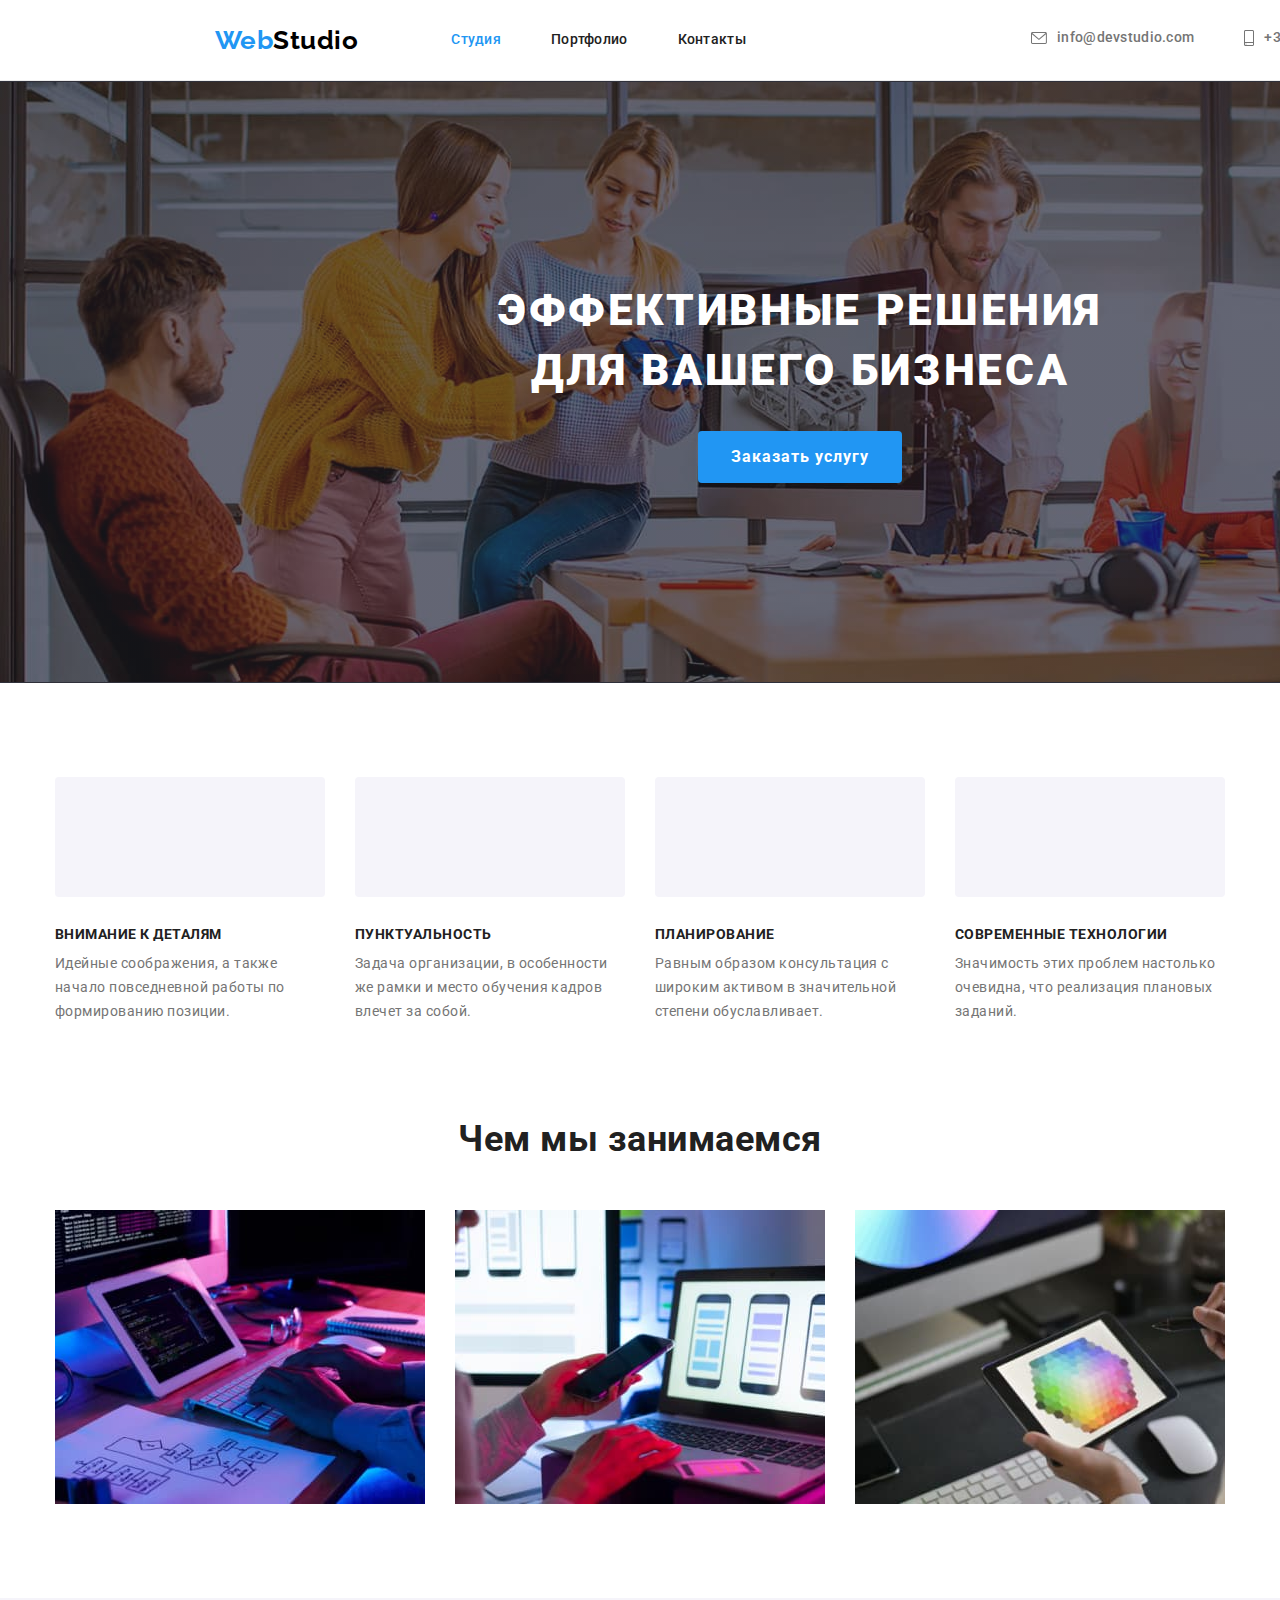
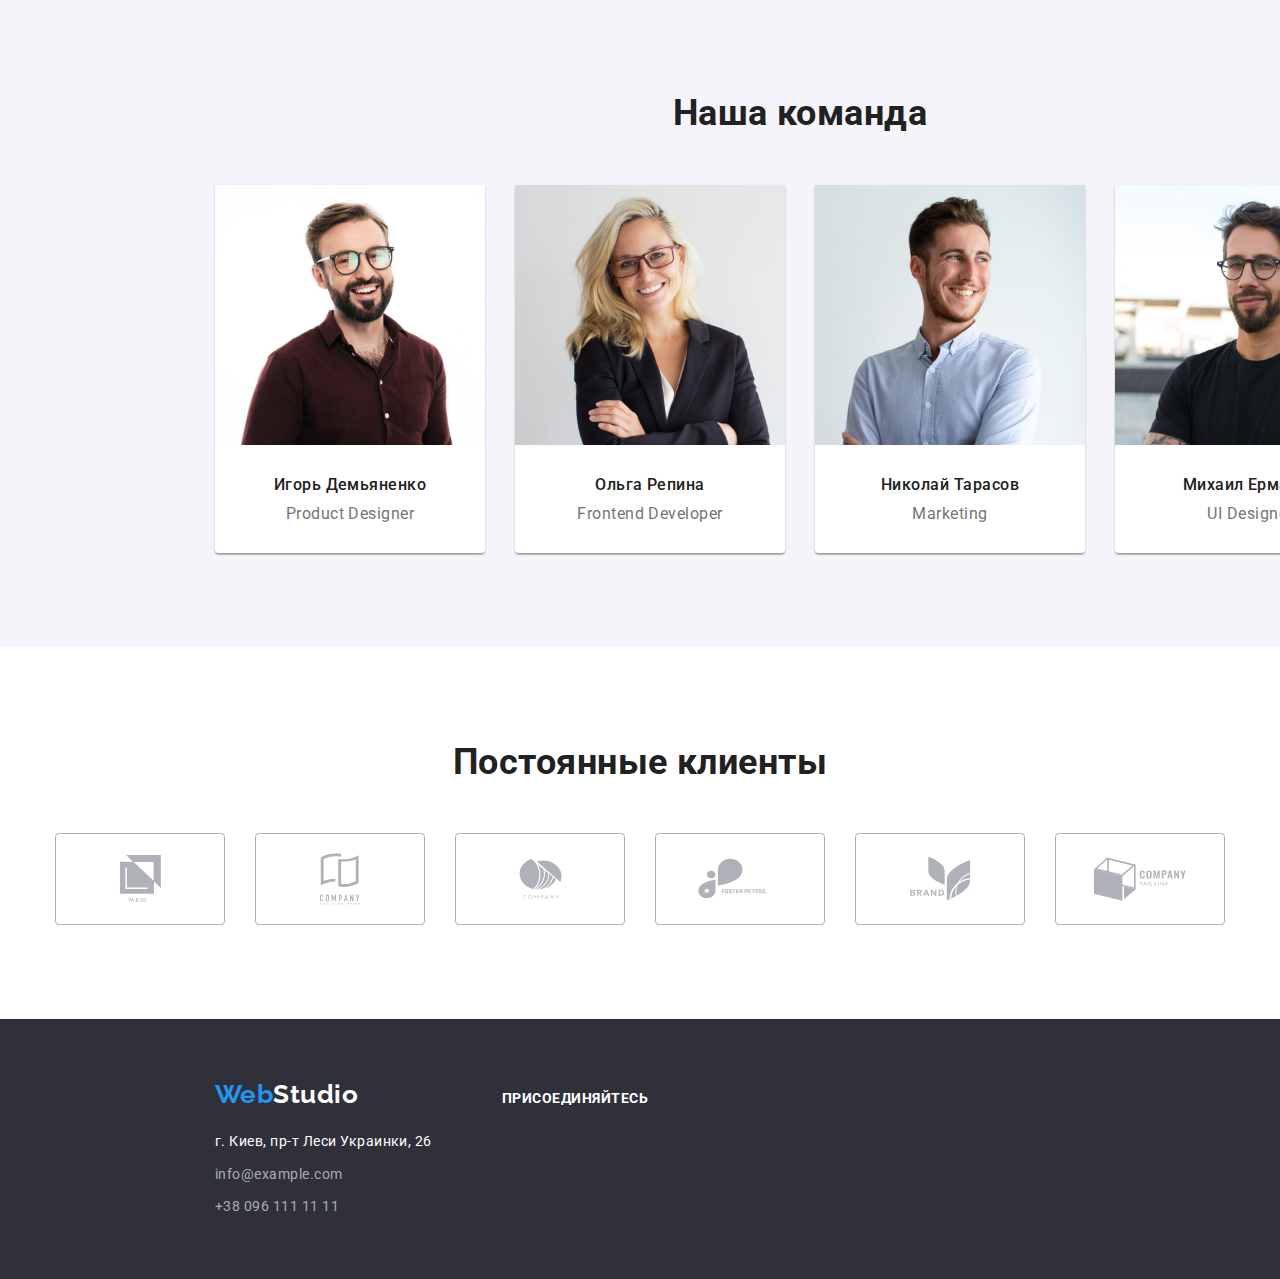
==== commit 7868920e: "Добавляет иконки в хедере" ====
--- a/index.html
+++ b/index.html
@@ -32,9 +32,19 @@
 
         <ul class="header-conn list">
           <li class="item">
-            <a href="mailto:info@devstudio.com" class="link">info@devstudio.com</a>
+            <a href="mailto:info@devstudio.com" class="link"
+              ><svg class="conn-icon" width="16" height="12">
+                <use href="./images/sprites.svg#icon-mail"></use></svg
+              >info@devstudio.com</a
+            >
           </li>
-          <li class="item"><a href="tel:+380961111111" class="link">+38 096 111 11 11</a></li>
+          <li class="item">
+            <a href="tel:+380961111111" class="link"
+              ><svg class="conn-icon" width="10" height="16">
+                <use href="./images/sprites.svg#icon-tel"></use></svg
+              >+38 096 111 11 11</a
+            >
+          </li>
         </ul>
       </div>
     </header>
--- a/css/styles.css
+++ b/css/styles.css
@@ -69,6 +69,7 @@
 
 /* Header */
 .page-header {
+  min-width: 1600px;
   border-bottom: 1px solid #ececec;
 }
 
@@ -126,11 +127,24 @@
   font-size: 14px;
   line-height: 1.14;
   letter-spacing: 0.02em;
+
+  display: inline-flex;
+  align-items: center;
+}
+
+.conn-icon {
+  fill: var(--primary-color-text);
+  margin-right: 10px;
 }
 
 .header-conn .link:hover,
 .header-conn .link:focus {
   color: var(--accent);
+}
+
+.header-conn .link:hover .conn-icon,
+.header-conn .link:focus .conn-icon {
+  fill: var(--accent);
 }
 
 .header-nav .item:not(:last-child) {
@@ -450,10 +464,6 @@
   margin-right: 30px;
 }
 
-.clients-icon {
-  fill: ;
-}
-
 /* page portfolio */
 .buttons-portfolio {
   display: flex;
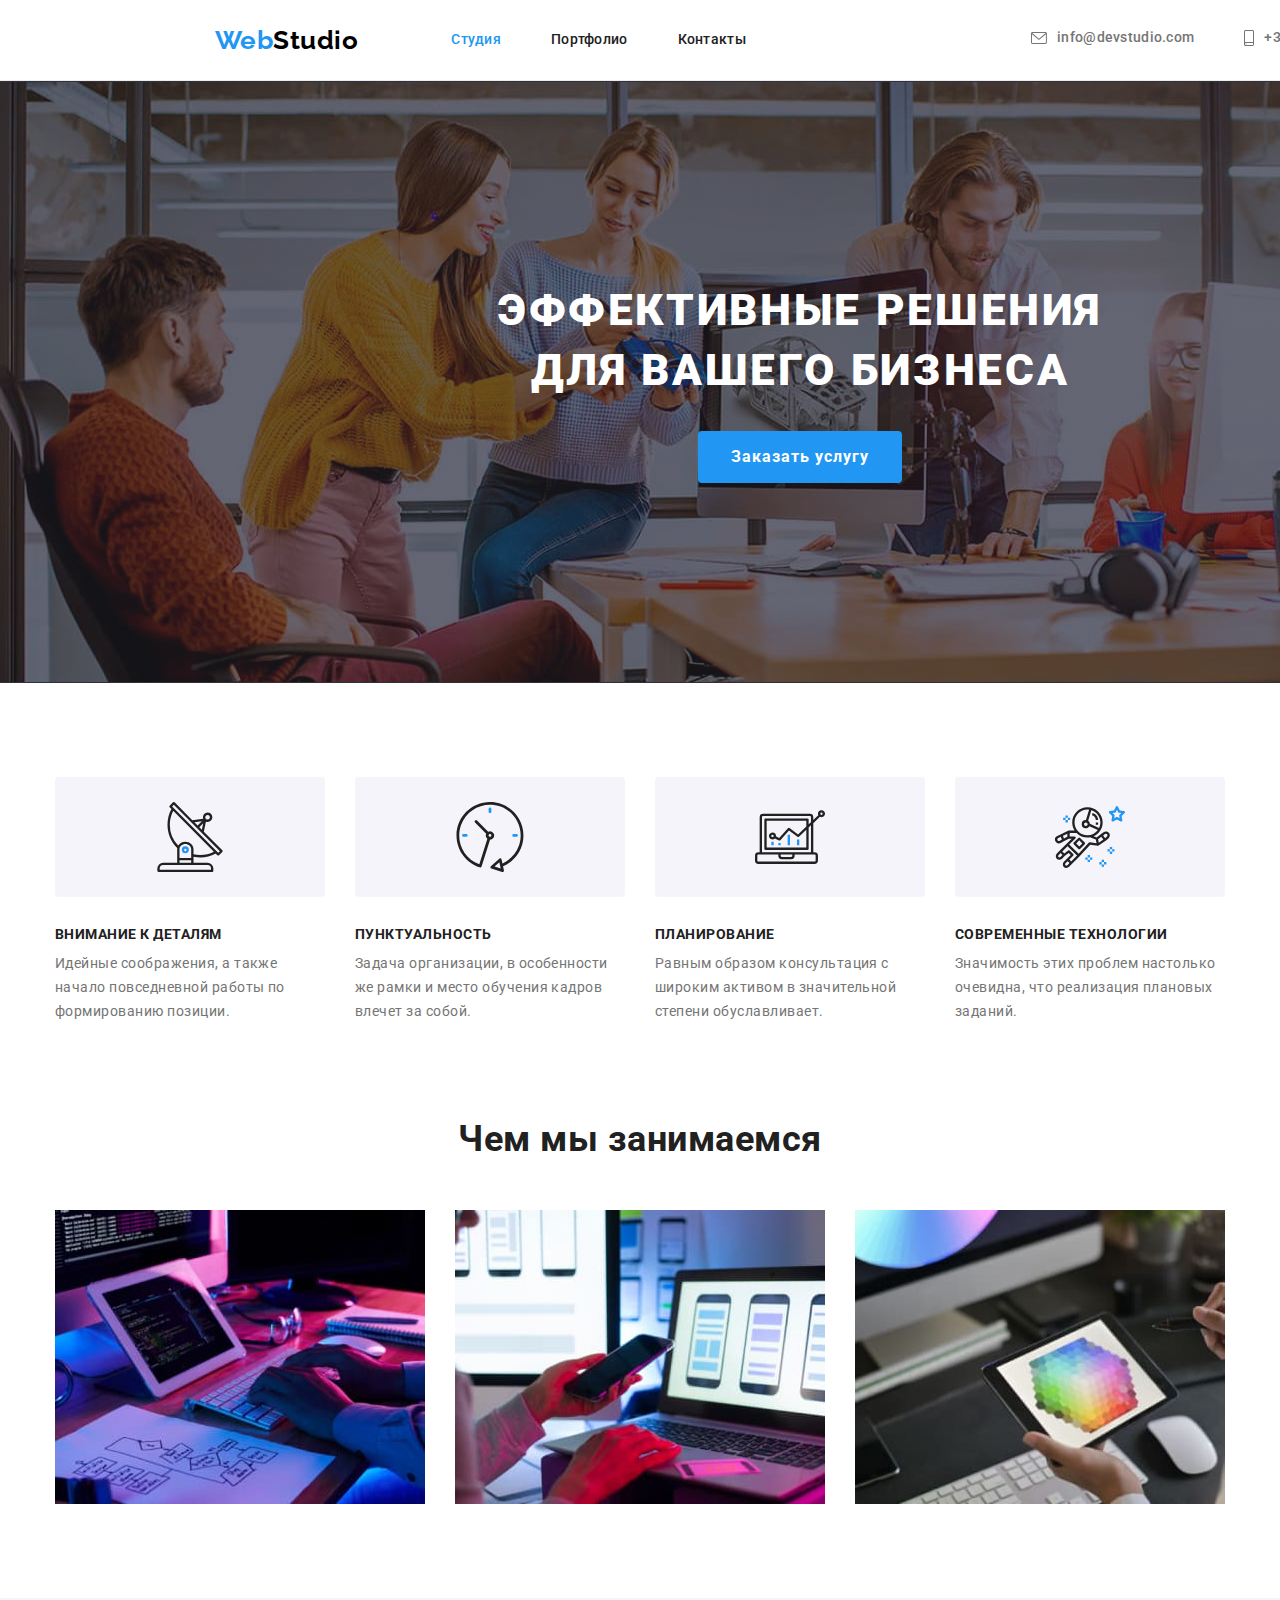
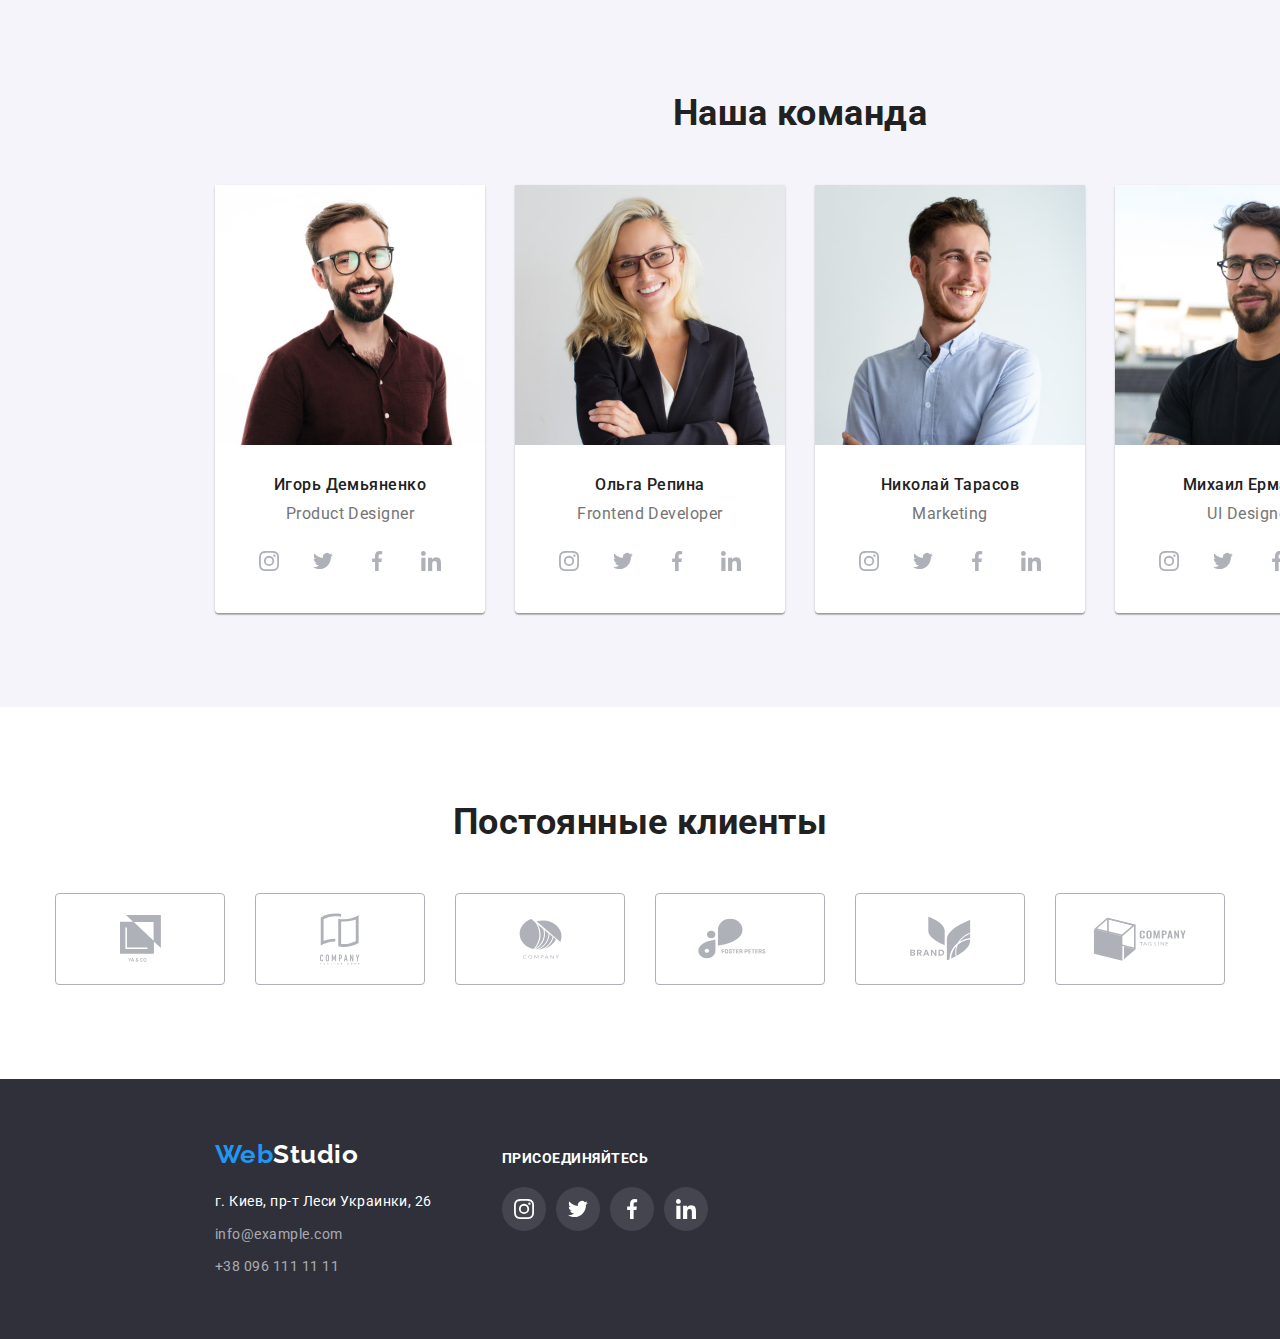
==== commit 6b2809c8: "Добавляет все svg" ====
--- a/index.html
+++ b/index.html
@@ -67,24 +67,44 @@
           <h2 class="invisible">Наши особенности</h2>
           <ul class="list features-display">
             <li class="item">
+              <div class="features-icon">
+                <svg class="icon" width="70" height="70">
+                  <use href="./images/sprites.svg#icon-antenna"></use>
+                </svg>
+              </div>
               <h3 class="features-title">Внимание к деталям</h3>
               <p class="features-text">
                 Идейные соображения, а также начало повседневной работы по формированию позиции.
               </p>
             </li>
             <li class="item">
+              <div class="features-icon">
+                <svg class="icon" width="70" height="70">
+                  <use href="./images/sprites.svg#icon-clock"></use>
+                </svg>
+              </div>
               <h3 class="features-title">Пунктуальность</h3>
               <p class="features-text">
                 Задача организации, в особенности же рамки и место обучения кадров влечет за собой.
               </p>
             </li>
             <li class="item">
+              <div class="features-icon">
+                <svg class="icon" width="70" height="70">
+                  <use href="./images/sprites.svg#icon-diagram"></use>
+                </svg>
+              </div>
               <h3 class="features-title">Планирование</h3>
               <p class="features-text">
                 Равным образом консультация с широким активом в значительной степени обуславливает.
               </p>
             </li>
             <li class="item">
+              <div class="features-icon">
+                <svg class="icon" width="70" height="70">
+                  <use href="./images/sprites.svg#icon-astronaut"></use>
+                </svg>
+              </div>
               <h3 class="features-title">Современные технологии</h3>
               <p class="features-text">
                 Значимость этих проблем настолько очевидна, что реализация плановых заданий.
@@ -125,6 +145,32 @@
                 <div class="card-person-content">
                   <h3 class="team-name">Игорь Демьяненко</h3>
                   <p class="team-speciality">Product Designer</p>
+                  <ul class="list team-list">
+                    <li class="item">
+                      <a href="" class="link-team"
+                        ><svg class="team-icon" width="20" height="20">
+                          <use href="./images/sprites.svg#icon-instagram"></use></svg
+                      ></a>
+                    </li>
+                    <li class="item">
+                      <a href="" class="link-team"
+                        ><svg class="team-icon" width="20" height="20">
+                          <use href="./images/sprites.svg#icon-twitter"></use></svg
+                      ></a>
+                    </li>
+                    <li class="item">
+                      <a href="" class="link-team"
+                        ><svg class="team-icon" width="20" height="20">
+                          <use href="./images/sprites.svg#icon-facebook"></use></svg
+                      ></a>
+                    </li>
+                    <li class="item">
+                      <a href="" class="link-team"
+                        ><svg class="team-icon" width="20" height="20">
+                          <use href="./images/sprites.svg#icon-linkedin"></use></svg
+                      ></a>
+                    </li>
+                  </ul>
                 </div>
               </div>
             </li>
@@ -143,6 +189,32 @@
                 <div class="card-person-content">
                   <h3 class="team-name">Ольга Репина</h3>
                   <p class="team-speciality">Frontend Developer</p>
+                  <ul class="list team-list">
+                    <li class="item">
+                      <a href="" class="link-team"
+                        ><svg class="team-icon" width="20" height="20">
+                          <use href="./images/sprites.svg#icon-instagram"></use></svg
+                      ></a>
+                    </li>
+                    <li class="item">
+                      <a href="" class="link-team"
+                        ><svg class="team-icon" width="20" height="20">
+                          <use href="./images/sprites.svg#icon-twitter"></use></svg
+                      ></a>
+                    </li>
+                    <li class="item">
+                      <a href="" class="link-team"
+                        ><svg class="team-icon" width="20" height="20">
+                          <use href="./images/sprites.svg#icon-facebook"></use></svg
+                      ></a>
+                    </li>
+                    <li class="item">
+                      <a href="" class="link-team"
+                        ><svg class="team-icon" width="20" height="20">
+                          <use href="./images/sprites.svg#icon-linkedin"></use></svg
+                      ></a>
+                    </li>
+                  </ul>
                 </div>
               </div>
             </li>
@@ -161,6 +233,32 @@
                 <div class="card-person-content">
                   <h3 class="team-name">Николай Тарасов</h3>
                   <p class="team-speciality">Marketing</p>
+                  <ul class="list team-list">
+                    <li class="item">
+                      <a href="" class="link-team"
+                        ><svg class="team-icon" width="20" height="20">
+                          <use href="./images/sprites.svg#icon-instagram"></use></svg
+                      ></a>
+                    </li>
+                    <li class="item">
+                      <a href="" class="link-team"
+                        ><svg class="team-icon" width="20" height="20">
+                          <use href="./images/sprites.svg#icon-twitter"></use></svg
+                      ></a>
+                    </li>
+                    <li class="item">
+                      <a href="" class="link-team"
+                        ><svg class="team-icon" width="20" height="20">
+                          <use href="./images/sprites.svg#icon-facebook"></use></svg
+                      ></a>
+                    </li>
+                    <li class="item">
+                      <a href="" class="link-team"
+                        ><svg class="team-icon" width="20" height="20">
+                          <use href="./images/sprites.svg#icon-linkedin"></use></svg
+                      ></a>
+                    </li>
+                  </ul>
                 </div>
               </div>
             </li>
@@ -179,6 +277,32 @@
                 <div class="card-person-content">
                   <h3 class="team-name">Михаил Ермаков</h3>
                   <p class="team-speciality">UI Designer</p>
+                  <ul class="list team-list">
+                    <li class="item">
+                      <a href="" class="link-team"
+                        ><svg class="team-icon" width="20" height="20">
+                          <use href="./images/sprites.svg#icon-instagram"></use></svg
+                      ></a>
+                    </li>
+                    <li class="item">
+                      <a href="" class="link-team"
+                        ><svg class="team-icon" width="20" height="20">
+                          <use href="./images/sprites.svg#icon-twitter"></use></svg
+                      ></a>
+                    </li>
+                    <li class="item">
+                      <a href="" class="link-team"
+                        ><svg class="team-icon" width="20" height="20">
+                          <use href="./images/sprites.svg#icon-facebook"></use></svg
+                      ></a>
+                    </li>
+                    <li class="item">
+                      <a href="" class="link-team"
+                        ><svg class="team-icon" width="20" height="20">
+                          <use href="./images/sprites.svg#icon-linkedin"></use></svg
+                      ></a>
+                    </li>
+                  </ul>
                 </div>
               </div>
             </li>
@@ -258,11 +382,31 @@
         </div>
         <div class="footer-social">
           <p class="social-text">присоединяйтесь</p>
-          <ul class="list">
-            <li class="item-footer"></li>
-            <li class="item-footer"></li>
-            <li class="item-footer"></li>
-            <li class="item-footer"></li>
+          <ul class="list footer-list">
+            <li class="item">
+              <a href="" class="link-footer"
+                ><svg class="footer-icon" width="20" height="20">
+                  <use href="./images/sprites.svg#icon-instagram"></use></svg
+              ></a>
+            </li>
+            <li class="item">
+              <a href="" class="link-footer"
+                ><svg class="footer-icon" width="20" height="20">
+                  <use href="./images/sprites.svg#icon-twitter"></use></svg
+              ></a>
+            </li>
+            <li class="item">
+              <a href="" class="link-footer"
+                ><svg class="footer-icon" width="20" height="20">
+                  <use href="./images/sprites.svg#icon-facebook"></use></svg
+              ></a>
+            </li>
+            <li class="item">
+              <a href="" class="link-footer"
+                ><svg class="footer-icon" width="20" height="20">
+                  <use href="./images/sprites.svg#icon-linkedin"></use></svg
+              ></a>
+            </li>
           </ul>
         </div>
       </div>
--- a/css/styles.css
+++ b/css/styles.css
@@ -244,6 +244,30 @@
   display: flex;
 }
 
+.footer-icon {
+  fill: var(--white-color);
+}
+
+.link-footer {
+  display: flex;
+  justify-content: center;
+  align-items: center;
+
+  width: 44px;
+  height: 44px;
+  border-radius: 50%;
+  background-color: rgba(255, 255, 255, 0.1);
+}
+
+.footer-list .item:not(:last-child) {
+  margin-right: 10px;
+}
+
+.link-footer:hover,
+.link-footer:focus {
+  background-color: var(--accent);
+}
+
 /* hero */
 .hero {
   background-color: #2f303a;
@@ -308,31 +332,15 @@
   margin-right: 30px;
 }
 
-.features-display .item::before {
-  content: '';
-  display: block;
+.features-icon {
+  display: flex;
   height: 120px;
-  background-repeat: no-repeat;
-  background-position: center;
-  background-color: #f5f4fa;
+  justify-content: center;
+  align-items: center;
+
+  background-color: var(--secondary-background-color);
   border-radius: 4px;
   margin-bottom: 30px;
-}
-
-.features-display .item:nth-child(1)::before {
-  background-image: url(../images/sprites.svg#icon-antenna);
-}
-
-.features-display .item:nth-child(2)::before {
-  background-image: url(../images/clock.svg);
-}
-
-.features-display .item:nth-child(3)::before {
-  background-image: url(../images/diagram.svg);
-}
-
-.features-display .item:nth-child(4)::before {
-  background-image: url(../images/astronaut.svg);
 }
 
 .features-title {
@@ -403,6 +411,46 @@
   font-size: 16px;
   line-height: 1.19;
   text-align: center;
+
+  margin-bottom: 16px;
+}
+
+/* .team-social .list {
+  display: flex;
+} */
+
+.team-icon {
+  fill: #afb1b8;
+}
+
+.team-list .item:not(:last-child) {
+  margin-right: 10px;
+}
+
+.team-list {
+  display: flex;
+  justify-content: center;
+  align-items: center;
+}
+
+.link-team {
+  display: flex;
+  justify-content: center;
+  align-items: center;
+  width: 44px;
+  height: 44px;
+  border-radius: 50%;
+  background-color: var(--white-color);
+}
+
+.link-team:hover,
+.link-team:focus {
+  background-color: var(--accent);
+}
+
+.link-team:hover .team-icon,
+.link-team:focus .team-icon {
+  fill: var(--white-color);
 }
 
 .card-person-content {
